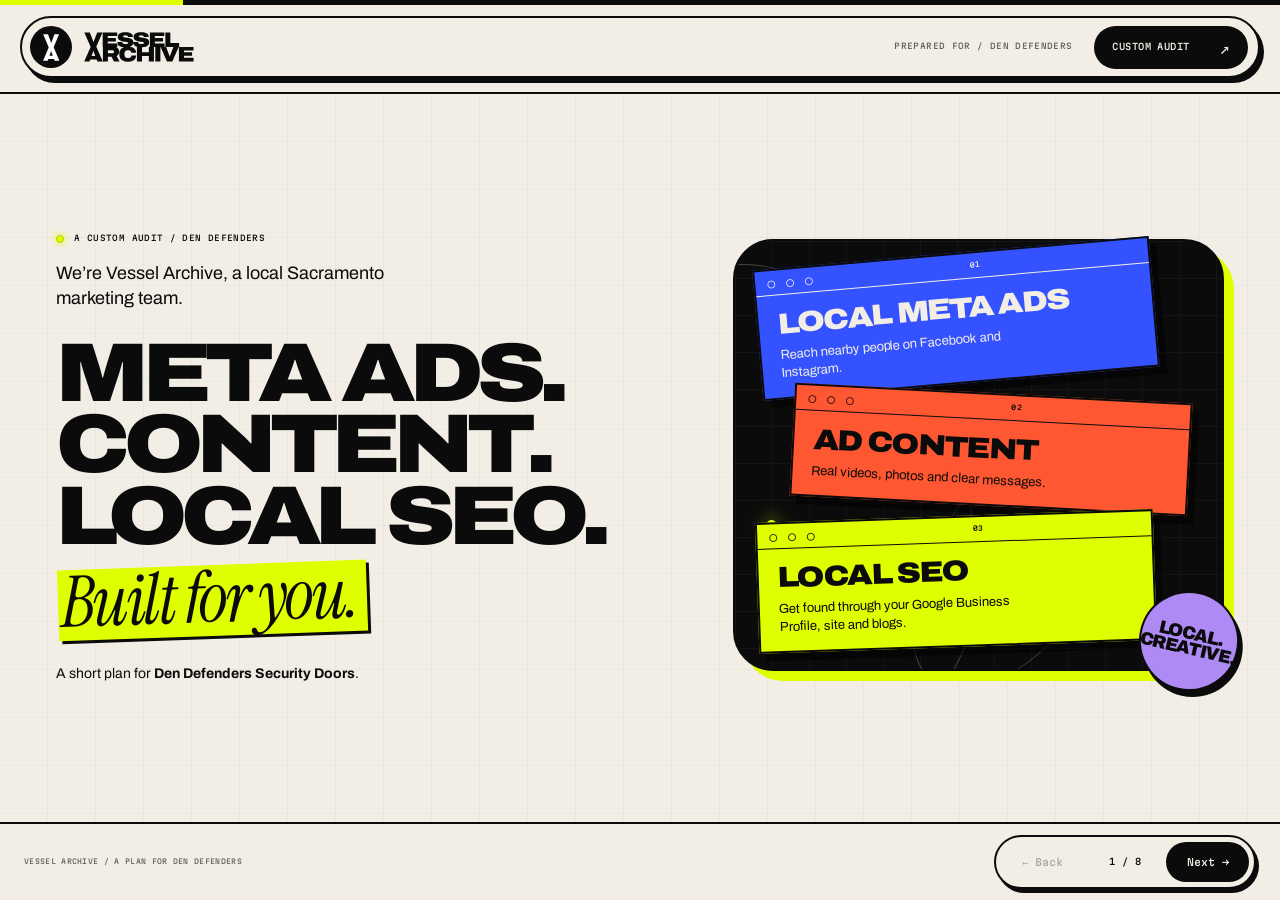
==== index.html @ d7fc0b23 "Publish reviewed Vessel prospect presentation" ====
<!doctype html><html lang="en"><head><meta charset="utf-8"><meta name="viewport" content="width=device-width,initial-scale=1,viewport-fit=cover"><meta name="robots" content="noindex,nofollow"><meta name="theme-color" content="#f2eee5"><meta name="description" content="A custom local marketing plan for Den Defenders Security Doors, by Vessel Archive."><title>Den Defenders Security Doors × Vessel Archive</title><link rel="icon" href="assets/VA_Symbol_Black.svg" type="image/svg+xml"><link rel="preload" href="assets/archivo.woff" as="font" type="font/woff" crossorigin><link rel="stylesheet" href="styles.css?v=ac97c3eeca7f"><script src="app.js?v=c405a71dfee5" defer></script></head><body data-prospect="den-defenders-pitch"><div class="reading-progress" aria-hidden="true"><span id="progress"></span></div><header class="masthead"><a class="brand" href="#1" aria-label="Vessel Archive, first page"><span class="brand-disc"><img src="assets/VA_Symbol_White.svg" alt="" width="19" height="30"></span><img class="wordmark" src="assets/VA_Primary_Black.svg" alt="Vessel Archive" width="124" height="36"></a><span class="project-label mono">Prepared for / Den Defenders</span><span class="nav-tag mono">Custom audit <span aria-hidden="true">↗</span></span></header><main class="deck" aria-label="8-page marketing plan"><section class="slide intro-slide graph" id="slide-1" data-page="1" tabindex="-1" aria-label="Page 1" aria-hidden="false"><div class="slide-inner"><div class="cover-grid"><div class="cover-copy"><p class="eyebrow"><span class="signal"></span>A custom audit / Den Defenders</p><p class="intro-note">We’re Vessel Archive, a local Sacramento marketing team.</p><h1 class="mega"><span>META ADS.</span><span>CONTENT.</span><span>LOCAL SEO.</span><em class="highlight">Built for you.</em></h1><p class="prepared">A short plan for <strong>Den Defenders Security Doors</strong>.</p></div><div class="service-stage"><div class="stage-grid" aria-hidden="true"><div class="orbit orbit-a"></div><div class="orbit orbit-b"></div><span class="orbit-point"></span></div><article class="service-window window cobalt"><div class="window-bar"><span class="window-dots" aria-hidden="true">○ ○ ○</span><span>01</span><span></span></div><div class="service-copy"><h3>Local Meta ads</h3><p>Reach nearby people on Facebook and Instagram.</p></div></article><article class="service-window window orange"><div class="window-bar"><span class="window-dots" aria-hidden="true">○ ○ ○</span><span>02</span><span></span></div><div class="service-copy"><h3>Ad content</h3><p>Real videos, photos and clear messages.</p></div></article><article class="service-window window acid"><div class="window-bar"><span class="window-dots" aria-hidden="true">○ ○ ○</span><span>03</span><span></span></div><div class="service-copy"><h3>Local SEO</h3><p>Get found through your Google Business Profile, site and blogs.</p></div></article><div class="archive-sticker" aria-hidden="true"><strong>LOCAL.<br>CREATIVE.</strong></div></div></div></div></section><section class="slide praise-slide graph" id="slide-2" data-page="2" tabindex="-1" aria-label="Page 2" hidden aria-hidden="true"><div class="slide-inner"><div class="section-heading"><p class="eyebrow"><span class="signal"></span>What you do well</p><h2 class="mega"><span>Real trust to </span><em class="highlight">build on.</em></h2></div><div class="praise-grid"><div class="praise-copy"><p class="praise-body">Your Sacramento page makes the service clear. Google shows strong local feedback, and your Instagram already uses plenty of video.</p><ul class="strength-points"><li>Custom doors and local installation</li><li>Clear call and consultation options</li><li>Google: 5.0 from 311 reviews, checked October 26</li></ul><p class="praise-transition">The next step is a more consistent path from discovery to trust.</p><a class="source mono" href="https://maps.app.goo.gl/Nsj94G2gRdCiTLQV6" target="_blank" rel="noopener">Sacramento Google profile <span aria-hidden="true">↗</span></a></div><div class="archive-stage"><div class="stage-grid" aria-hidden="true"><div class="orbit orbit-a"></div><div class="orbit orbit-b"></div><span class="orbit-point"></span></div><figure class="window portrait-window"><div class="window-bar"><span class="window-dots" aria-hidden="true">○ ○ ○</span><span>The real business</span><span>02</span></div><img class="portrait" src="proof/home.png" alt="Den Defenders Sacramento security door page" loading="eager"><figcaption class="portrait-caption"><strong>Den Defenders</strong></figcaption></figure><div class="archive-sticker" aria-hidden="true"><span class="mono">Build on</span><strong>WHAT<br>WORKS.</strong></div></div></div></div></section><section class="slide list-slide findings-slide graph" id="slide-3" data-page="3" tabindex="-1" aria-label="Page 3" hidden aria-hidden="true"><div class="slide-inner"><div class="section-heading"><p class="eyebrow"><span class="signal"></span>What we found</p><h2 class="mega"><span>FINDINGS. </span><em class="highlight">Worth fixing.</em></h2></div><div class="audit-rows"><article class="audit-row"><span class="row-number" aria-hidden="true">01</span><div class="row-content"><div class="row-heading"><h3>Close the public response gap.</h3></div><p class="row-main">BBB lists one unanswered complaint among the reasons for its D+ rating. <span class="row-impact">A shopper checking the brand may see an unresolved concern before calling.</span> <span class="row-scope">BBB’s wider business profile, not the Sacramento Google rating.</span> <a class="row-source mono" href="https://www.bbb.org/us/ca/sacramento/profile/security-door-screen/den-defenders-1156-90097426" target="_blank" rel="noopener">BBB profile <span aria-hidden="true">↗</span></a></p></div><div class="evidence"><a href="proof/bbb-response.png" target="_blank" rel="noopener"><img src="proof/bbb-response.png" alt="BBB D plus rating panel lists failure to respond to one complaint" loading="eager"><span>BBB response status · 26 Oct 2026</span></a></div></article><article class="audit-row"><span class="row-number" aria-hidden="true">02</span><div class="row-content"><div class="row-heading"><h3>Make the location clear everywhere.</h3></div><p class="row-main">The Sacramento site lists 8880 Cal Center Drive. BBB lists 9912 Business Park Drive. <span class="row-impact">Explain which location serves customers so shoppers do not have to guess.</span> <span class="row-scope">Different addresses do not prove either location is wrong.</span> <a class="row-source mono" href="https://www.bbb.org/us/ca/sacramento/profile/security-door-screen/den-defenders-1156-90097426" target="_blank" rel="noopener">Compare business details <span aria-hidden="true">↗</span></a></p></div><div class="evidence"><a href="proof/site-address.png" target="_blank" rel="noopener"><img src="proof/site-address.png" alt="Sacramento site address is 8880 Cal Center Drive" loading="eager"><span>Sacramento site · 26 Oct 2026</span></a><a href="proof/bbb-address.png" target="_blank" rel="noopener"><img src="proof/bbb-address.png" alt="BBB address is 9912 Business Park Drive" loading="eager"><span>BBB profile · 26 Oct 2026</span></a></div></article><article class="audit-row"><span class="row-number" aria-hidden="true">03</span><div class="row-content"><div class="row-heading"><h3>Keep NorCal visitors on a local path.</h3></div><p class="row-main">The NorCal Instagram bio offers a free consultation but links to the national homepage. <span class="row-impact">A local landing page could keep the Sacramento phone number and service area in view.</span> <span class="row-scope">This is a path improvement, not a broken-link claim.</span> <a class="row-source mono" href="https://www.instagram.com/dendefendersnorcal/" target="_blank" rel="noopener">Instagram bio <span aria-hidden="true">↗</span></a></p></div><div class="evidence"><a href="proof/instagram-bio.png" target="_blank" rel="noopener"><img src="proof/instagram-bio.png" alt="NorCal Instagram bio links to dendefenders.com" loading="eager"><span>NorCal Instagram · 26 Oct 2026</span></a><a href="proof/national-home.png" target="_blank" rel="noopener"><img src="proof/national-home.png" alt="National homepage with 800 number" loading="eager"><span>Bio destination · 26 Oct 2026</span></a></div></article></div></div></section><section class="slide list-slide fixes-slide dark" id="slide-4" data-page="4" tabindex="-1" aria-label="Page 4" hidden aria-hidden="true"><div class="slide-inner"><div class="section-heading"><p class="eyebrow"><span class="signal"></span>How we would help</p><h2 class="mega"><span>HERE’S THE FIX. </span><em class="highlight">The work we’d do.</em></h2></div><div class="audit-rows"><article class="audit-row"><span class="row-number fix-number" aria-label="Addresses findings 01">01</span><div class="row-content"><h3>Respond with a clear next step.</h3><p>Review the open BBB case, answer through the proper channel and set an owner for future public feedback. Do not expose customer details.</p></div></article><article class="audit-row"><span class="row-number fix-number" aria-label="Addresses findings 02">02</span><div class="row-content"><h3>Agree on one location guide.</h3><p>Confirm showroom, office and service-area details. Update public listings or clearly label each location’s role.</p></div></article><article class="audit-row"><span class="row-number fix-number" aria-label="Addresses findings 03">03</span><div class="row-content"><h3>Give local traffic a local landing.</h3><p>Send NorCal visitors to a simple local consultation page. Keep the phone number, service area and next step clear.</p></div></article></div></div></section><section class="slide videos-slide graph" id="slide-5" data-page="5" tabindex="-1" aria-label="Page 5" hidden aria-hidden="true"><div class="slide-inner"><div class="section-heading"><p class="eyebrow"><span class="signal"></span>Ideas for your next shoot</p><h2 class="mega"><span>REAL VIDEOS. </span><em class="highlight">Made for your business.</em></h2></div><div class="creative-cards"><article class="creative-card window cobalt"><div class="window-bar"><span class="window-dots" aria-hidden="true">○ ○ ○</span><span>Video idea</span><span>01</span></div><div class="creative-copy"><span class="creative-number" aria-hidden="true">01</span><div><h3>A door, start to finish</h3><p>Show measuring, building and installing one real Sacramento door, with the homeowner’s permission.</p></div></div></article><article class="creative-card window orange"><div class="window-bar"><span class="window-dots" aria-hidden="true">○ ○ ○</span><span>Video idea</span><span>02</span></div><div class="creative-copy"><span class="creative-number" aria-hidden="true">02</span><div><h3>See the difference</h3><p>Show airflow, sight lines and the lock in close-up. Explain features without fear-based claims.</p></div></div></article><article class="creative-card window acid"><div class="window-bar"><span class="window-dots" aria-hidden="true">○ ○ ○</span><span>Video idea</span><span>03</span></div><div class="creative-copy"><span class="creative-number" aria-hidden="true">03</span><div><h3>Meet your installer</h3><p>Let an installer explain what happens during a free consultation and how the home is protected.</p></div></div></article></div></div></section><section class="slide roadmap-slide roadmap-first dark" id="slide-6" data-page="6" tabindex="-1" aria-label="Page 6" hidden aria-hidden="true"><div class="slide-inner"><div class="section-heading"><p class="eyebrow"><span class="signal"></span>A proposed starting plan / 1 of 2</p><h2 class="mega"><span>THE FIRST </span><em class="highlight">90 days.</em></h2></div><div class="roadmap-cards roadmap-pair"><article class="roadmap-card window acid"><div class="roadmap-copy"><span class="roadmap-label mono">Days 1–30</span><div><h3>Build and launch</h3><p>We’d script, shoot and launch first ads within the first couple of weeks, alongside a focused website rebuild and clear brand direction. Start with local installations and a simple consultation path.</p></div></div></article><article class="roadmap-card window cobalt"><div class="roadmap-copy"><span class="roadmap-label mono">Days 31–60</span><div><h3>Learn and sharpen</h3><p>We’d track which videos, offers and audiences bring real calls and consultations, improve weak ads and send traffic to the new site.</p></div></div></article></div><p class="roadmap-note mono">Proposed timing depends on agreed scope, access and approvals.</p></div></section><section class="slide roadmap-slide roadmap-second dark" id="slide-7" data-page="7" tabindex="-1" aria-label="Page 7" hidden aria-hidden="true"><div class="slide-inner"><div class="section-heading"><p class="eyebrow"><span class="signal"></span>A proposed starting plan / 2 of 2</p><h2 class="mega"><span>KEEP IT </span><em class="highlight">moving.</em></h2></div><div class="roadmap-finish"><div class="roadmap-cards roadmap-single"><article class="roadmap-card window orange"><div class="roadmap-copy"><span class="roadmap-label mono">Days 61–90</span><div><h3>Double down</h3><p>We’d create new content around what worked, refresh ads and tighten the site so interested homeowners can take the next step.</p></div></div></article></div><div class="roadmap-loop"><span class="mono">Then, every month</span><p>Then repeat each month: shoot, launch, learn and improve.</p></div></div><p class="roadmap-note mono">Proposed timing depends on agreed scope, access and approvals.</p></div></section><section class="slide close-slide graph" id="slide-8" data-page="8" tabindex="-1" aria-label="Page 8" hidden aria-hidden="true"><div class="slide-inner"><div class="close-top"><div><p class="eyebrow"><span class="signal"></span>From one local team to another</p><h2 class="mega"><span>Here to help </span><em class="highlight">you grow.</em></h2></div><div class="closing-symbol" aria-hidden="true"><img src="assets/VA_Symbol_Black.svg" alt=""></div></div><div class="close-bottom"><p class="lead">Whether we work together or not, we hope this helps. We love seeing Sacramento-area businesses do well. If you’d like, we can talk through the next step.</p><div class="actions"><a class="button" href="mailto:teo@vessel-archive.com">Plan a quick call <span aria-hidden="true">↗</span></a><a class="work-link mono" href="https://vessel-archive.com/" target="_blank" rel="noopener">See our work <span aria-hidden="true">↗</span></a></div></div><div class="footer-wordmark"><img src="assets/VA_Primary_Black.svg" alt="Vessel Archive"></div></div></section></main><footer class="deck-footer"><span class="footer-label mono">Vessel Archive / A plan for Den Defenders</span><nav class="controls" aria-label="Page navigation"><button id="back" type="button" disabled aria-label="Previous page">← <span>Back</span></button><div class="count mono"><strong id="page-number">1 / 8</strong></div><button id="next" type="button" aria-label="Next page"><span>Next</span> →</button></nav></footer><div id="page-status" class="visually-hidden" aria-live="polite" aria-atomic="true"></div></body></html>
---- styles.css ----
/* V4: the original Modern Aesthetics / Vessel composition, in seven pages. */
@font-face{font-family:Archivo;src:url('assets/archivo.woff') format('woff');font-weight:100 900;font-stretch:62% 125%;font-display:swap}
@font-face{font-family:Instrument;src:url('assets/instrument-serif-italic.woff') format('woff');font-weight:400;font-style:italic;font-display:swap}
@font-face{font-family:Martian;src:url('assets/martian-mono.woff') format('woff');font-weight:500;font-display:swap}
:root{--paper:#f2eee5;--ink:#0b0b0b;--lime:#dfff00;--orange:#ff5731;--blue:#3452ff;--purple:#ae8af5;--muted:#656158;--line:#0b0b0b35;--mono:Martian,monospace;--serif:Instrument,Georgia,serif;--pad:clamp(24px,4.4vw,84px)}
*{box-sizing:border-box}html,body{margin:0;width:100%;height:100%;overflow:hidden}body{height:100svh;height:100dvh;background:var(--paper);color:var(--ink);font-family:Archivo,Arial,sans-serif;font-variation-settings:"wdth" 100;font-size:18px;line-height:1.5;-webkit-font-smoothing:antialiased;text-size-adjust:100%;display:flex;flex-direction:column}button,a{touch-action:manipulation;-webkit-tap-highlight-color:transparent}a{color:inherit;text-decoration:none}button{font:inherit;color:inherit;cursor:pointer}button:focus-visible,a:focus-visible{outline:3px solid var(--blue);outline-offset:5px}.dark :focus-visible{outline-color:var(--lime)}img{display:block;max-width:100%}p,h1,h2,h3,h4,figure{margin:0}h1,h2,h3{font-weight:900;font-variation-settings:"wdth" 117,"wght" 900;letter-spacing:-.055em;line-height:.95}em{font-family:var(--serif);font-variation-settings:normal;font-weight:400;font-style:italic;text-transform:none;letter-spacing:-.035em}[hidden]{display:none!important}::selection{background:var(--lime);color:var(--ink)}.mono,.eyebrow{font:500 9px/1.65 var(--mono);letter-spacing:.045em;text-transform:uppercase}.eyebrow{display:flex;align-items:center;gap:10px;margin-bottom:23px}.signal{width:8px;height:8px;flex:0 0 auto;background:var(--lime);border:1px solid #b3c900;box-shadow:0 0 0 4px #dfff0030;border-radius:50%}.masthead{flex:0 0 62px;margin:16px 20px 0;border:2px solid var(--ink);border-radius:40px;background:var(--paper);box-shadow:4px 5px 0 var(--ink);z-index:20;display:flex;align-items:center;justify-content:space-between;gap:22px;padding:7px 10px 7px 8px}.brand{display:flex;gap:11px;align-items:center;flex-shrink:0}.brand-disc{width:42px;height:42px;display:grid;place-items:center;background:var(--ink);border-radius:50%}.brand-disc img{height:29px;width:auto}.wordmark{width:112px;height:auto}.project-label{font-size:8px;color:var(--muted);margin-left:auto;text-align:right}.nav-tag{display:flex;align-items:center;gap:30px;background:var(--ink);color:var(--paper);border-radius:28px;padding:13px 18px;font-size:9px}.nav-tag>span{font-size:17px;line-height:1}.reading-progress{position:fixed;top:0;left:0;right:0;height:5px;z-index:40;background:var(--ink)}.reading-progress>span{height:100%;display:block;width:14.2857%;background:var(--lime);transition:width .2s}.deck{flex:1;min-height:0;margin-top:14px;position:relative}.slide{height:100%;overflow:auto;overscroll-behavior:contain;scrollbar-width:thin;outline:none;position:relative;isolation:isolate;padding:clamp(25px,3.5vh,44px) var(--pad);border-top:2px solid var(--ink);border-bottom:2px solid var(--ink)}.slide-inner{max-width:1490px;min-height:100%;margin:auto;display:flex;flex-direction:column;justify-content:center}.graph{background-color:var(--paper);background-image:linear-gradient(#0b0b0b08 1px,transparent 1px),linear-gradient(90deg,#0b0b0b08 1px,transparent 1px);background-size:48px 48px;background-position:-1px -1px}.dark{background:var(--ink);color:var(--paper)}.mega{font-size:clamp(55px,6.7vw,108px);line-height:.84;letter-spacing:-.075em;text-transform:uppercase;font-variation-settings:"wdth" 117,"wght" 900;font-weight:900}.mega>span{display:block}.mega>em{display:block;font-size:.91em;line-height:.92;margin:.12em 0 .08em .025em;position:relative;width:fit-content;max-width:100%}.mega .highlight{background:var(--lime);color:var(--ink);padding:.015em .12em .07em .04em;transform:rotate(-2deg);box-shadow:3px 3px 0 var(--ink);z-index:1}.lead{font-size:clamp(17px,1.35vw,21px);line-height:1.5;letter-spacing:-.018em;max-width:41ch}.cover-grid{display:grid;grid-template-columns:minmax(0,1.1fr) minmax(0,.9fr);gap:6vw;align-items:center}.cover-copy .mega{font-size:clamp(54px,6.5vw,104px);line-height:.86}.cover-copy .mega>span{white-space:nowrap}.cover-copy .mega>em{font-size:.85em;margin-top:.18em;white-space:nowrap}.intro-note{font-size:18px;line-height:1.4;max-width:34ch;margin-bottom:26px}.prepared{font-size:14px;line-height:1.5;max-width:42ch;margin-top:27px}.cover-copy .eyebrow{font-size:8px;margin-bottom:16px}.window{border:2px solid var(--ink);background:var(--paper);position:relative;box-shadow:8px 9px 0 var(--ink)}.window-bar{height:34px;border-bottom:1px solid var(--ink);padding:0 12px;display:flex;align-items:center;justify-content:space-between;gap:12px;font:500 7px/1.4 var(--mono);letter-spacing:.02em;text-transform:uppercase}.window-dots{white-space:nowrap;font-size:13px;letter-spacing:1px}.service-stage{height:455px;position:relative;padding:22px 24px 16px}.stage-grid{position:absolute;inset:8px 0 15px;background-color:var(--ink);background-image:linear-gradient(#ffffff09 1px,transparent 1px),linear-gradient(90deg,#ffffff09 1px,transparent 1px);background-size:37px 37px;border:2px solid var(--ink);border-radius:40px;box-shadow:10px 10px 0 var(--lime);overflow:hidden}.orbit{position:absolute;border:1px solid #f2eee540;border-radius:50%;width:490px;height:490px;left:-180px;top:10px;transform:rotate(-25deg) scaleX(.65)}.orbit-b{left:130px;top:150px;width:320px;height:320px;transform:rotate(35deg) scaleX(.5)}.orbit-point{position:absolute;width:9px;height:9px;border-radius:50%;background:var(--lime);left:32px;bottom:140px;box-shadow:0 0 18px var(--lime)}.service-window{width:90%;max-width:430px;box-shadow:7px 8px 0 #0008}.service-window:nth-of-type(1){transform:rotate(-5deg);z-index:2}.service-window:nth-of-type(2){margin:10px 0 0 8%;transform:rotate(3deg);z-index:3}.service-window:nth-of-type(3){margin:10px 0 0 0;transform:rotate(-2deg);z-index:4}.service-window .window-bar{height:25px;border-color:currentColor}.service-copy{padding:15px 19px}.service-copy h3{font-size:29px;line-height:.95;text-transform:uppercase}.service-copy p{font-size:13px;line-height:1.4;margin-top:8px;max-width:39ch}.cobalt{background:var(--blue);color:var(--paper)}.orange{background:var(--orange);color:var(--ink)}.acid{background:var(--lime);color:var(--ink)}.archive-sticker{position:absolute;right:-10px;top:6px;z-index:5;border:2px solid var(--ink);background:var(--purple);width:116px;height:116px;border-radius:50%;box-shadow:5px 5px 0 var(--ink);display:flex;align-items:center;justify-content:center;flex-direction:column;transform:rotate(13deg);gap:6px}.archive-sticker .mono{font-size:6px}.archive-sticker strong{font-size:22px;font-weight:900;line-height:.86;text-align:center;letter-spacing:-.06em}.service-stage .archive-sticker{right:-15px;top:auto;bottom:-5px;width:100px;height:100px}.service-stage .archive-sticker strong{font-size:18px}.service-stage .archive-sticker .mono{font-size:5px}.strength-layout{display:grid;grid-template-columns:minmax(0,1.08fr) minmax(0,.92fr);gap:6vw;align-items:center}.strength-copy .mega{font-size:clamp(47px,5.9vw,90px)}.strength-copy>.lead{margin-top:27px}.why{border-left:3px solid var(--orange);padding-left:15px;margin-top:22px;max-width:45ch}.why .label{font-size:8px}.why p{font-size:16px;line-height:1.45;margin-top:7px}.source{display:inline-flex;gap:18px;align-items:center;font-size:8px;border-bottom:1px solid currentColor;padding-bottom:3px;margin-top:20px;line-height:1.5}.source span{font-size:14px;line-height:1}.archive-stage{position:relative;height:470px;padding:22px 25px 34px}.portrait-window{width:91%;height:100%;transform:rotate(-5deg);border-color:var(--paper);box-shadow:12px 17px 0 #0005;z-index:2;display:flex;flex-direction:column}.portrait-window .window-bar{background:var(--blue);color:var(--paper);border-color:var(--paper);font-size:6px;flex:0 0 32px}.portrait{width:100%;height:0;flex:1;min-height:0;object-fit:cover;object-position:center 25%}.portrait-caption{background:var(--orange);padding:17px 15px;border-top:1px solid var(--paper)}.portrait-caption>strong{font-size:26px;line-height:.95;letter-spacing:-.065em;font-variation-settings:"wdth" 117,"wght" 900;font-weight:900;display:block}.portrait-caption .mono{display:block;font-size:6px;margin-top:8px}.logo-image .portrait{object-fit:contain;background:#fff;padding:20px}.archive-stage .archive-sticker{right:-9px;top:35px}.strength-layout.no-image{grid-template-columns:1fr;max-width:1000px}.finding-grid{display:grid;grid-template-columns:minmax(0,1.03fr) minmax(0,.97fr);gap:6vw;align-items:center}.finding-heading .mega{font-size:clamp(45px,5.7vw,88px);line-height:.88}.finding-heading .eyebrow{color:var(--lime)}.impact{margin-top:32px;padding-left:16px;border-left:3px solid var(--orange);max-width:40ch}.impact .label{color:var(--lime);font-size:8px}.impact p{font-size:clamp(17px,1.5vw,22px);line-height:1.45;margin-top:8px}.proof-window{color:var(--ink);border-color:var(--paper);box-shadow:8px 9px 0 #f2eee525;transform:rotate(2deg)}.issue-2 .proof-window{transform:rotate(-2deg)}.proof-window>.window-bar{background:var(--paper)}.proof-face{border-bottom:2px solid var(--ink);padding:28px;display:flex;gap:25px;align-items:center;min-height:190px}.finding-number{font-size:clamp(72px,7vw,108px);font-weight:900;font-variation-settings:"wdth" 117,"wght" 900;letter-spacing:-.08em;line-height:.85}.proof-face .label{font-size:8px;display:block;margin-bottom:10px}.proof-face p{font-size:22px;line-height:1.35;letter-spacing:-.02em}.fix{padding:27px 28px 17px}.fix .label{display:inline-block;background:var(--lime);padding:3px 6px;font-size:8px}.fix p{font-size:21px;line-height:1.4;margin-top:11px}.proof-footer{padding:0 28px 23px}.proof-footer .source{margin-top:8px}.plan-slide .mega{font-size:clamp(52px,6.3vw,96px);max-width:1100px}.plan-slide .eyebrow{color:var(--lime)}.steps{display:grid;grid-template-columns:repeat(3,minmax(0,1fr));gap:28px;margin:42px 7px 10px;align-items:stretch}.step{border-color:var(--paper);box-shadow:7px 8px 0 #f2eee525;min-width:0}.step:nth-child(1){transform:rotate(-2deg)}.step:nth-child(2){transform:translateY(12px) rotate(1deg)}.step:nth-child(3){transform:rotate(2deg)}.step .window-bar{border-color:currentColor}.step-copy{padding:22px}.step .number{font-size:61px;line-height:.9;font-variation-settings:"wdth" 117,"wght" 900;font-weight:900;letter-spacing:-.07em;display:block;margin-bottom:24px}.step h3{font-size:30px;line-height:.98;text-transform:uppercase}.step p{font-size:18px;line-height:1.4;margin-top:15px}.close-top{display:grid;grid-template-columns:1fr 220px;gap:7vw;align-items:center}.close-top .mega{font-size:clamp(58px,7.3vw,115px);max-width:1000px}.closing-symbol{width:210px;height:210px;background:var(--purple);border:2px solid var(--ink);border-radius:50%;display:grid;place-items:center;box-shadow:8px 8px 0 var(--ink);transform:rotate(12deg)}.closing-symbol img{width:80px;height:132px}.close-bottom{display:flex;justify-content:space-between;gap:35px;align-items:center;margin-top:32px}.close-bottom .lead{max-width:45ch}.actions{display:flex;flex-direction:column;align-items:flex-start;gap:20px;flex:0 0 auto}.button{background:var(--lime);color:var(--ink);border:2px solid var(--ink);box-shadow:5px 5px 0 var(--ink);padding:17px 21px;display:inline-flex;align-items:center;justify-content:space-between;gap:40px;font:500 10px/1.4 var(--mono);text-transform:uppercase;transition:transform .2s,box-shadow .2s}.button span{font-size:20px}.button:hover{transform:translate(3px,3px);box-shadow:2px 2px 0 var(--ink)}.work-link{border-bottom:1px solid var(--ink);padding-bottom:3px;font-size:9px}.footer-wordmark{border-top:2px solid var(--ink);margin-top:32px;padding-top:24px}.footer-wordmark img{height:clamp(70px,10vh,115px);width:100%;object-fit:contain}.deck-footer{flex:0 0 74px;padding:11px 24px;display:flex;align-items:center;justify-content:space-between;gap:25px}.footer-label{font-size:7px;color:var(--muted)}.controls{border:2px solid var(--ink);border-radius:40px;background:var(--paper);box-shadow:3px 4px 0 var(--ink);padding:5px;display:flex;align-items:center;gap:17px}.controls button{border:0;border-radius:24px;background:transparent;font:500 10px/1 var(--mono);padding:13px 15px;min-height:40px;min-width:83px}.controls button:disabled{opacity:.3;cursor:default}.controls #next{background:var(--ink);color:var(--paper)}.count{font-size:9px;min-width:48px;text-align:center}.count strong{font-weight:500}.visually-hidden{position:absolute;width:1px;height:1px;overflow:hidden;clip:rect(0,0,0,0);white-space:nowrap}.slide p,.slide h1,.slide h2,.slide h3{overflow-wrap:break-word}
@media(min-width:761px) and (max-height:760px){.slide{padding-top:24px;padding-bottom:24px}.cover-copy .mega{font-size:clamp(54px,5.7vw,84px)}.intro-note{margin-bottom:19px;font-size:16px}.prepared{margin-top:20px}.service-stage{height:410px}.service-copy{padding:12px 16px}.service-copy h3{font-size:25px}.service-copy p{font-size:12px}.strength-copy .mega{font-size:clamp(45px,5.2vw,75px)}.archive-stage{height:405px}.strength-copy>.lead{margin-top:22px;font-size:17px}.why{margin-top:17px}.why p{font-size:14px}.finding-heading .mega{font-size:clamp(45px,5.2vw,75px)}.proof-face{padding:23px;min-height:155px}.proof-face p{font-size:19px}.fix{padding:21px 23px 13px}.fix p{font-size:19px}.proof-footer{padding:0 23px 19px}.plan-slide .mega{font-size:clamp(48px,5.4vw,78px)}.steps{margin-top:32px;gap:24px}.step-copy{padding:18px}.step .number{font-size:47px;margin-bottom:18px}.step h3{font-size:26px}.step p{font-size:16px}.close-top .mega{font-size:clamp(54px,6.2vw,94px)}.closing-symbol{width:170px;height:170px}.closing-symbol img{height:110px;width:67px}.close-bottom{margin-top:26px}.footer-wordmark{margin-top:24px;padding-top:17px}.footer-wordmark img{height:70px}}
@media(max-width:1000px) and (min-width:761px){.cover-grid,.strength-layout,.finding-grid{gap:4vw}.service-stage{padding:28px 13px 20px}.service-copy h3{font-size:24px}.service-copy p{font-size:12px}.archive-sticker{width:95px;height:95px}.archive-sticker strong{font-size:18px}.archive-sticker .mono{font-size:5px}.proof-face{display:block}.finding-number{display:none}.proof-face p{font-size:19px}.fix p{font-size:18px}.step h3{font-size:25px}.step p{font-size:16px}.close-top{grid-template-columns:1fr 170px}.closing-symbol{width:160px;height:160px}.closing-symbol img{height:100px;width:61px}}
@media(max-width:760px){:root{--pad:23px}body{font-size:16px}.masthead{flex-basis:51px;min-height:51px;margin:10px 12px 0;padding:5px 8px 5px 5px;gap:10px;box-shadow:3px 4px 0 var(--ink)}.brand{gap:7px}.brand-disc{width:34px;height:34px}.brand-disc img{height:24px}.wordmark{width:84px}.project-label{font-size:6px;max-width:48%;line-height:1.5;padding-right:6px}.nav-tag{display:none}.deck{margin-top:11px}.slide{padding:25px var(--pad) 28px}.slide-inner{justify-content:center}.eyebrow{font-size:7px;line-height:1.6;gap:8px;margin-bottom:18px}.signal{width:6px;height:6px;box-shadow:0 0 0 3px #dfff0030}.cover-grid,.strength-layout,.finding-grid{display:flex;flex-direction:column;align-items:stretch;gap:26px}.cover-copy .eyebrow{font-size:6px;margin-bottom:13px}.intro-note{font-size:15px;max-width:33ch;line-height:1.4;margin-bottom:20px}.cover-copy .mega{font-size:clamp(44px,12.15vw,79px);line-height:.86}.cover-copy .mega>em{font-size:.85em;margin-top:.15em}.prepared{font-size:12px;margin-top:20px;max-width:39ch}.service-stage{height:auto;padding:0 3px;margin:0 2px 5px;display:grid;grid-template-columns:repeat(3,minmax(0,1fr));gap:8px}.service-stage .stage-grid,.service-stage .archive-sticker{display:none}.service-window{width:100%;margin:0!important;box-shadow:3px 4px 0 var(--ink)}.service-window:nth-of-type(1){transform:rotate(-3deg)}.service-window:nth-of-type(2){transform:translateY(6px) rotate(1deg)}.service-window:nth-of-type(3){transform:rotate(3deg)}.service-window .window-bar{height:21px;padding:0 5px;font-size:4px;gap:0}.service-window .window-dots{font-size:9px;letter-spacing:0}.service-window .window-bar>span:last-child{display:none}.service-copy{padding:12px 8px 13px}.service-copy h3{font-size:16px;line-height:.98;letter-spacing:-.055em}.service-copy p{font-size:10px;line-height:1.4;margin-top:9px}.strength-layout{gap:20px}.strength-copy .mega{font-size:clamp(36px,10.6vw,63px);line-height:.88}.strength-copy>.lead{font-size:16px;line-height:1.45;margin-top:20px;max-width:none}.why{margin-top:16px;padding-left:12px}.why .label{font-size:6px}.why p{font-size:13px;line-height:1.4;margin-top:5px}.source{font-size:6px;margin-top:14px;gap:13px}.source span{font-size:12px}.archive-stage{height:218px;padding:13px 25px 15px;margin:0 3px}.archive-stage .stage-grid{inset:5px 6px 7px;border-radius:25px;box-shadow:6px 6px 0 var(--lime)}.portrait-window{width:88%;transform:rotate(-4deg);box-shadow:6px 7px 0 #0005}.portrait-window .window-bar{height:24px;flex-basis:24px;font-size:5px;padding:0 8px}.portrait-window .window-dots{font-size:10px}.portrait-caption{padding:9px 10px}.portrait-caption>strong{font-size:17px;line-height:.95}.portrait-caption .mono{font-size:4.5px;margin-top:5px}.portrait{object-position:center 25%}.archive-stage .archive-sticker{right:-2px;top:19px;width:78px;height:78px;box-shadow:3px 3px 0 var(--ink);gap:4px}.archive-stage .archive-sticker strong{font-size:16px}.archive-stage .archive-sticker .mono{font-size:4px}.logo-image .portrait{padding:10px}.finding-grid{gap:26px}.finding-heading .mega{font-size:clamp(35px,10.5vw,63px);line-height:.89}.finding-heading .eyebrow{margin-bottom:18px}.impact{margin-top:22px;padding-left:12px;max-width:none}.impact .label{font-size:6px}.impact p{font-size:15px;line-height:1.4;margin-top:5px}.proof-window{margin:0 4px;box-shadow:5px 6px 0 #f2eee525;transform:rotate(1.3deg)}.issue-2 .proof-window{transform:rotate(-1.3deg)}.proof-window .window-bar{height:26px;font-size:5.5px;padding:0 9px;gap:8px}.proof-window .window-dots{font-size:10px}.proof-face{padding:18px 16px;min-height:0;gap:16px}.finding-number{font-size:61px;flex:0 0 61px}.proof-face .label{font-size:6px;margin-bottom:8px}.proof-face p{font-size:16px;line-height:1.35}.fix{padding:17px 16px 10px}.fix .label{font-size:6px;padding:2px 5px}.fix p{font-size:16px;line-height:1.4;margin-top:8px}.proof-footer{padding:0 16px 16px}.proof-footer .source{margin-top:6px}.plan-slide .mega{font-size:clamp(39px,11.2vw,67px);line-height:.88}.steps{grid-template-columns:1fr;gap:20px;margin:29px 4px 7px}.step:nth-child(1){transform:rotate(-1.5deg)}.step:nth-child(2){transform:rotate(1deg)}.step:nth-child(3){transform:rotate(-1deg)}.step{box-shadow:4px 5px 0 #f2eee525}.step .window-bar{height:24px;padding:0 10px;font-size:5px}.step .window-dots{font-size:10px}.step-copy{padding:15px 14px;display:grid;grid-template-columns:47px 1fr;gap:17px;align-items:start}.step .number{font-size:43px;margin:0}.step h3{font-size:23px;line-height:.98}.step p{font-size:14px;line-height:1.4;margin-top:8px}.close-top{display:block}.close-top .mega{font-size:clamp(44px,12.2vw,76px);line-height:.87}.closing-symbol{display:none}.close-bottom{display:block;margin-top:26px}.close-bottom .lead{font-size:18px;line-height:1.45;max-width:34ch}.actions{gap:22px;margin-top:28px}.button{font-size:8px;padding:15px 18px;gap:30px}.button span{font-size:18px}.work-link{font-size:8px}.footer-wordmark{margin-top:32px;padding-top:23px}.footer-wordmark img{height:78px}.deck-footer{flex-basis:68px;min-height:68px;padding:8px 13px 11px;justify-content:center}.footer-label{display:none}.controls{width:100%;max-width:390px;justify-content:space-between;padding:4px;gap:12px;box-shadow:2px 3px 0 var(--ink)}.controls button{font-size:9px;min-height:37px;min-width:85px;padding:11px 15px}.count{font-size:8px}.mega>em{line-height:.94}}
@media(max-width:370px){:root{--pad:19px}.slide{padding-top:21px;padding-bottom:24px}.cover-grid{gap:23px}.cover-copy .mega{font-size:12vw}.intro-note{font-size:14px;margin-bottom:17px}.service-copy{padding:10px 6px 11px}.service-copy h3{font-size:14px}.service-copy p{font-size:9px}.strength-copy .mega{font-size:10.4vw}.strength-copy>.lead{font-size:15px}.archive-stage{height:195px}.finding-heading .mega{font-size:10.5vw}.finding-grid{gap:22px}.finding-number{font-size:49px;flex-basis:49px}.proof-face{gap:13px;padding:15px 13px}.proof-face p,.fix p{font-size:15px}.fix{padding:15px 13px 10px}.proof-footer{padding:0 13px 14px}.step-copy{grid-template-columns:38px 1fr;gap:14px;padding:13px}.step .number{font-size:36px}.step h3{font-size:21px}.step p{font-size:13px}.steps{gap:18px}.footer-wordmark img{height:66px}}
@media(prefers-reduced-motion:no-preference){.slide-inner{animation:enter .23s ease-out}@keyframes enter{from{opacity:.45;transform:translateY(7px)}to{opacity:1;transform:translateY(0)}}}@media(prefers-reduced-motion:reduce){*,*::before,*::after{animation:none!important;transition:none!important}}
/* Phone intro: keep the big hero and give every service a readable row. */
@media(max-width:760px){.cover-grid{gap:22px}.service-stage{display:flex;flex-direction:column;gap:9px;margin:0 3px 3px;padding:0}.service-window{width:100%;max-width:none;box-shadow:3px 4px 0 var(--ink)}.service-window:nth-of-type(1){transform:rotate(-1deg)}.service-window:nth-of-type(2){transform:rotate(.7deg)}.service-window:nth-of-type(3){transform:rotate(-.6deg)}.service-window .window-bar{display:none}.service-copy{display:grid;grid-template-columns:92px minmax(0,1fr);gap:12px;align-items:center;padding:10px 12px}.service-copy h3{font-size:16px;line-height:1;overflow-wrap:normal}.service-copy p{font-size:14px;line-height:1.35;margin:0;max-width:none}}
@media(max-width:370px){.cover-grid{gap:19px}.service-stage{gap:8px}.service-copy{grid-template-columns:86px minmax(0,1fr);gap:10px;padding:9px 10px}.service-copy h3{font-size:15px}.service-copy p{font-size:14px}}
/* Compact the phone finding frame, never its headline or body type. */
@media(max-width:760px){.issue-slide{padding-top:21px;padding-bottom:20px}.finding-grid{gap:16px}.finding-heading .eyebrow{margin-bottom:14px}.impact{margin-top:14px}.proof-window .window-bar{height:22px}.proof-face{padding-top:14px;padding-bottom:14px}.fix{padding-top:14px;padding-bottom:8px}.proof-footer{padding-bottom:12px}.proof-footer .source{margin-top:4px}}
/* V5 richer story: Megan's sparse, ruled audit rows inside Vessel's visual system. */
.section-heading{margin-bottom:29px}.section-heading .mega{font-size:clamp(50px,5.7vw,88px);line-height:.86}.section-heading .eyebrow{margin-bottom:20px}.section-heading .mega>em{font-size:.87em;line-height:.95;margin-top:.11em}.praise-slide .section-heading{margin-bottom:26px}.praise-slide .section-heading .mega{font-size:clamp(47px,5.2vw,80px)}.praise-grid{display:grid;grid-template-columns:minmax(0,1.05fr) minmax(0,.95fr);gap:7vw;align-items:center}.praise-body{font-size:20px;line-height:1.4;max-width:44ch}.strength-points{padding:0;list-style:none;margin:20px 0;display:grid;gap:10px}.strength-points li{padding-left:23px;position:relative;font-size:17px;line-height:1.4}.strength-points li:before{content:'+';font-weight:900;position:absolute;left:0;color:var(--ink)}.praise-transition{font-size:17px;line-height:1.4;font-weight:650;border-left:3px solid var(--orange);padding-left:14px;margin-top:19px;max-width:45ch}.praise-copy>.source{margin-top:16px}.praise-grid .archive-stage{height:315px;padding:12px 25px 24px}.praise-grid .portrait-caption{padding:12px}.praise-grid .portrait-caption>strong{font-size:23px}.praise-grid .archive-sticker{width:95px;height:95px;top:10px}.praise-grid .archive-sticker strong{font-size:20px}.praise-grid .archive-sticker .mono{font-size:5px}.strength-review{display:flex;align-items:center;gap:19px;margin-top:20px;padding:13px 0;border-top:2px solid var(--ink);border-bottom:1px solid var(--line)}.strength-review>strong{font-size:49px;line-height:.95;font-variation-settings:'wdth'117,'wght'900;letter-spacing:-.065em;white-space:nowrap}.strength-review>div>span{display:block;font-size:13px;line-height:1.4}.strength-review small{display:block;font-size:6px;margin-top:4px}.review-source{font-size:6px;text-decoration:underline;text-underline-offset:3px;display:inline-block;margin-top:4px}.type-archive{height:300px;position:relative;padding:15px 30px}.type-poster{transform:rotate(-5deg);height:100%;padding:20px;position:relative}.type-poster>span{font-size:8px}.type-poster>strong{font-size:58px;line-height:.85;letter-spacing:-.065em;font-variation-settings:'wdth'117,'wght'900;font-weight:900;display:block;margin-top:20px}.type-poster>img{position:absolute;right:22px;bottom:20px;width:37px;height:62px}.audit-rows{border-top:2px solid currentColor}.audit-row{display:grid;grid-template-columns:65px minmax(0,1fr);gap:28px;padding:24px 0;border-bottom:2px solid currentColor;align-items:start}.row-number{font-size:42px;line-height:1;font-weight:900;font-variation-settings:'wdth'117,'wght'900;letter-spacing:-.065em;color:var(--lime);-webkit-text-stroke:1.5px var(--ink);text-shadow:2px 2px 0 var(--ink)}.row-heading{display:flex;gap:25px;align-items:flex-start;justify-content:space-between}.row-content h3{font-size:26px;line-height:1.08;letter-spacing:-.04em;font-variation-settings:'wdth'105,'wght'850}.row-content p{font-size:18px;line-height:1.45;margin-top:10px;max-width:94ch}.row-impact{color:var(--muted)}.row-source{display:inline-flex;gap:9px;align-items:center;font-size:7px;border-bottom:1px solid currentColor;padding-bottom:2px;flex:0 0 auto;margin-top:5px;max-width:25ch;text-align:right}.row-source>span{font-size:13px}.dark .section-heading .eyebrow{color:var(--lime)}.fixes-slide .audit-row{border-color:#f2eee540;grid-template-columns:105px minmax(0,1fr);padding:24px 0}.fixes-slide .audit-rows{border-color:#f2eee580}.fix-number{font-size:31px;color:var(--lime);-webkit-text-stroke:0;text-shadow:none;line-height:1.1}.fixes-slide .row-content p{color:#c2beb5}.creative-cards{display:grid;grid-template-columns:repeat(3,minmax(0,1fr));gap:28px;margin:4px 6px 12px;align-items:stretch}.creative-card:nth-child(1){transform:rotate(-2deg)}.creative-card:nth-child(2){transform:translateY(9px) rotate(1deg)}.creative-card:nth-child(3){transform:rotate(2deg)}.creative-card .window-bar{border-color:currentColor;font-size:6px}.creative-copy{padding:24px}.creative-number{font-size:55px;line-height:.9;font-weight:900;letter-spacing:-.07em;font-variation-settings:'wdth'117,'wght'900;display:block;margin-bottom:24px}.creative-copy h3{font-size:28px;line-height:.98;text-transform:uppercase}.creative-copy p{font-size:17px;line-height:1.45;margin-top:15px}.roadmap-cards{display:grid;grid-template-columns:repeat(3,minmax(0,1fr));gap:27px;margin:5px 6px 0;align-items:stretch}.roadmap-card{border-color:var(--paper);box-shadow:6px 7px 0 #f2eee525}.roadmap-card:nth-child(1){transform:rotate(-2deg)}.roadmap-card:nth-child(2){transform:rotate(1deg)}.roadmap-card:nth-child(3){transform:rotate(-1deg)}.roadmap-copy{padding:25px}.roadmap-label{font-size:8px;display:block;border-bottom:1px solid currentColor;padding-bottom:15px;margin-bottom:24px}.roadmap-copy h3{font-size:29px;line-height:1;text-transform:uppercase}.roadmap-copy p{font-size:17px;line-height:1.45;margin-top:17px}.roadmap-note{font-size:7px;color:#c2beb5;margin-top:25px}.close-slide .close-bottom .lead{font-size:20px;line-height:1.45;max-width:49ch}
@media(min-width:761px) and (max-height:760px){.section-heading{margin-bottom:24px}.section-heading .mega{font-size:clamp(48px,5.2vw,76px)}.section-heading .eyebrow{margin-bottom:16px}.praise-slide .section-heading{margin-bottom:21px}.praise-slide .section-heading .mega{font-size:clamp(45px,4.7vw,69px)}.praise-body{font-size:18px}.strength-points{margin:15px 0;gap:8px}.strength-points li{font-size:16px}.praise-transition{font-size:15px;margin-top:15px}.praise-grid .archive-stage{height:290px}.strength-review{margin-top:14px;padding:10px 0}.strength-review>strong{font-size:40px}.strength-review>div>span{font-size:12px}.audit-row{padding:18px 0}.row-content h3{font-size:24px}.row-content p{font-size:17px;margin-top:8px}.fixes-slide .audit-row{padding:19px 0}.creative-copy{padding:19px}.creative-number{font-size:44px;margin-bottom:18px}.creative-copy h3{font-size:24px}.creative-copy p{font-size:16px;margin-top:12px}.roadmap-copy{padding:20px}.roadmap-label{margin-bottom:17px;padding-bottom:12px}.roadmap-copy h3{font-size:25px}.roadmap-copy p{font-size:16px;margin-top:13px}.close-slide .close-bottom .lead{font-size:18px}}
@media(max-width:1000px) and (min-width:761px){.creative-cards,.roadmap-cards{gap:20px}.creative-copy,.roadmap-copy{padding:17px}.creative-copy h3,.roadmap-copy h3{font-size:24px}.creative-copy p,.roadmap-copy p{font-size:15px}.praise-grid{gap:4vw}.row-heading{gap:18px}}
@media(max-width:760px){.section-heading{margin-bottom:23px}.section-heading .eyebrow{font-size:6px;margin-bottom:15px}.section-heading .mega{font-size:clamp(36px,10.5vw,62px);line-height:.88}.section-heading .mega>em{font-size:.87em;line-height:.95;margin-top:.12em}.praise-slide{padding-top:21px;padding-bottom:22px}.praise-slide .section-heading{margin-bottom:18px}.praise-slide .section-heading .mega{font-size:clamp(35px,10vw,60px)}.praise-grid{display:flex;flex-direction:column;align-items:stretch;gap:19px}.praise-body{font-size:15px;line-height:1.4;max-width:none}.strength-points{margin:13px 0;gap:7px}.strength-points li{font-size:14px;line-height:1.35;padding-left:18px}.praise-transition{font-size:14px;line-height:1.35;margin-top:13px;padding-left:11px}.praise-copy>.source{margin-top:12px}.praise-grid .archive-stage{height:165px;padding:9px 25px 13px;margin:0 5px}.praise-grid .portrait-caption{padding:7px 9px}.praise-grid .portrait-caption>strong{font-size:15px}.praise-grid .portrait-window .window-bar{height:21px;flex-basis:21px;font-size:4.5px}.praise-grid .archive-sticker{width:66px;height:66px;top:13px;right:0;gap:3px}.praise-grid .archive-sticker strong{font-size:14px}.praise-grid .archive-sticker .mono{font-size:4px}.strength-review{margin-top:12px;padding:9px 0;gap:15px}.strength-review>strong{font-size:31px}.strength-review>div>span{font-size:11px}.strength-review small,.review-source{font-size:5px}.strength-review small{margin-top:2px}.review-source{margin-top:2px}.type-archive{height:165px;padding:10px 25px}.type-poster{padding:13px}.type-poster>strong{font-size:34px;margin-top:10px}.type-poster>span{font-size:5px}.type-poster>img{height:54px;width:33px;right:16px;bottom:15px}.list-slide{padding-top:21px;padding-bottom:22px}.audit-row{grid-template-columns:30px minmax(0,1fr);gap:12px;padding:16px 0;border-bottom-width:1px}.row-number{font-size:28px;-webkit-text-stroke:1px;text-shadow:1px 1px 0 var(--ink)}.row-heading{gap:12px;align-items:flex-start}.row-content h3{font-size:19px;line-height:1.05;letter-spacing:-.035em;font-variation-settings:'wdth'100,'wght'850}.row-content p{font-size:14px;line-height:1.4;margin-top:8px}.row-source{font-size:5px;gap:5px;margin-top:3px;max-width:15ch;line-height:1.4}.row-source>span{font-size:11px}.fixes-slide .audit-row{grid-template-columns:46px minmax(0,1fr);gap:13px;padding:18px 0}.fix-number{font-size:20px;line-height:1.2;-webkit-text-stroke:0;text-shadow:none}.creative-cards{grid-template-columns:1fr;gap:15px;margin:2px 4px 5px}.creative-card:nth-child(1){transform:rotate(-1deg)}.creative-card:nth-child(2){transform:rotate(.8deg)}.creative-card:nth-child(3){transform:rotate(-.8deg)}.creative-card{box-shadow:4px 5px 0 var(--ink)}.creative-card .window-bar{display:none}.creative-copy{display:grid;grid-template-columns:36px minmax(0,1fr);gap:14px;padding:14px}.creative-number{font-size:33px;margin:0}.creative-copy h3{font-size:20px;line-height:1.02}.creative-copy p{font-size:14px;line-height:1.4;margin-top:8px}.roadmap-cards{grid-template-columns:1fr;gap:15px;margin:2px 4px 0}.roadmap-card{box-shadow:4px 5px 0 #f2eee525}.roadmap-card:nth-child(1){transform:rotate(-1deg)}.roadmap-card:nth-child(2){transform:rotate(.8deg)}.roadmap-card:nth-child(3){transform:rotate(-.8deg)}.roadmap-copy{display:grid;grid-template-columns:54px minmax(0,1fr);gap:16px;padding:16px 14px}.roadmap-label{font-size:6px;line-height:1.8;border:0;padding:0;margin:0}.roadmap-copy h3{font-size:20px;line-height:1.02}.roadmap-copy p{font-size:14px;line-height:1.4;margin-top:8px}.roadmap-note{font-size:5px;line-height:1.6;margin-top:20px}.close-slide .close-bottom .lead{font-size:16px;line-height:1.45;max-width:none}.close-slide .footer-wordmark{margin-top:26px;padding-top:19px}.close-slide .footer-wordmark img{height:56px}.close-top .mega{font-size:clamp(39px,11.5vw,66px)}}
@media(max-width:370px){.section-heading .mega{font-size:10.4vw}.section-heading{margin-bottom:20px}.audit-row{gap:10px;grid-template-columns:26px minmax(0,1fr);padding:14px 0}.row-number{font-size:25px}.row-content h3{font-size:18px}.row-content p{font-size:14px}.row-heading{display:block}.row-source{margin-top:5px;max-width:none;font-size:5px}.fixes-slide .audit-row{grid-template-columns:42px minmax(0,1fr);gap:10px;padding:16px 0}.fix-number{font-size:19px}.creative-copy{grid-template-columns:30px minmax(0,1fr);gap:11px;padding:12px}.creative-number{font-size:29px}.creative-copy h3,.roadmap-copy h3{font-size:19px}.creative-copy p,.roadmap-copy p{font-size:14px}.creative-cards,.roadmap-cards{gap:13px}.roadmap-copy{grid-template-columns:48px minmax(0,1fr);gap:12px;padding:14px 12px}.praise-grid .archive-stage{height:150px}.praise-slide .section-heading .mega{font-size:10vw}}
/* Source links, dated review context and plan caveats stay legible on phones. */
@media(max-width:760px){.row-source{font-size:8px;line-height:1.4;max-width:16ch}.praise-copy>.source,.review-source{font-size:8px}.strength-review small{font-size:7px;line-height:1.5}.roadmap-label{font-size:9px;line-height:1.45}.roadmap-note{font-size:9px;line-height:1.45}}
/* QA spacing pass: retain display/body sizes and fit the richer story. */
@media(min-width:761px) and (max-height:760px){.findings-slide .audit-row{padding-top:16px;padding-bottom:16px}}
@media(max-width:760px){.praise-slide .section-heading{margin-bottom:15px}.praise-grid{gap:14px}.strength-points{margin-top:10px;margin-bottom:10px}.findings-slide .section-heading{margin-bottom:21px}.findings-slide .audit-row{padding-top:10px;padding-bottom:10px}.roadmap-slide{padding-top:21px;padding-bottom:22px}.roadmap-slide .section-heading{margin-bottom:18px}.roadmap-cards{gap:11px}.roadmap-copy{display:block;padding:10px 14px}.roadmap-label{display:block;font-size:9px;line-height:1.4;margin:0 0 6px;padding:0;border:0}.roadmap-copy h3{font-size:20px;line-height:1.02}.roadmap-copy p{font-size:14px;line-height:1.4;margin-top:6px}.roadmap-note{margin-top:14px}}
@media(max-width:370px){.roadmap-copy{padding:10px 12px}.roadmap-copy h3{font-size:19px}}
/* Final phone roadmap fit: reclaim surrounding space, keep the cards readable. */
@media(max-width:760px){.roadmap-slide{padding-top:14px;padding-bottom:11px}.roadmap-slide .section-heading{margin-bottom:10px}.roadmap-note{margin-top:8px}}
/* V6: complete grouped audit findings, with material scope beside each source. */
.row-content .row-foot{font-size:15px;line-height:1.4;margin-top:8px}
.row-scope{color:var(--ink)}
.row-foot .row-source{font-size:8px;margin:0 0 0 9px;max-width:none;text-align:left;vertical-align:baseline;line-height:1.4}
.row-foot .row-source:first-child{margin-left:0}
.roadmap-pair{grid-template-columns:repeat(2,minmax(0,1fr))}
.roadmap-finish{display:grid;grid-template-columns:minmax(0,1fr) minmax(0,1fr);align-items:center;gap:5vw}
.roadmap-single{grid-template-columns:1fr}
.roadmap-loop{border-top:2px solid var(--lime);padding-top:23px}
.roadmap-loop>.mono{font-size:9px;color:var(--lime)}
.roadmap-loop>p{font-size:clamp(24px,2.5vw,36px);line-height:1.2;font-weight:750;letter-spacing:-.035em;margin-top:16px;max-width:23ch}
@media(max-width:760px){
.list-slide .section-heading{margin-bottom:14px}
.list-slide{padding-top:16px;padding-bottom:17px}
.audit-row,.fixes-slide .audit-row{grid-template-columns:32px minmax(0,1fr);column-gap:10px;row-gap:6px;padding-top:10px;padding-bottom:10px}
.audit-row .row-content{display:contents}
.audit-row .row-heading,.audit-row .row-content>h3{grid-column:2}
.audit-row .row-content>p{grid-column:1/-1;margin:0}
.audit-row .row-number{grid-column:1;grid-row:1}
.row-content .row-foot{font-size:13px;line-height:1.4;margin:0}
.row-foot .row-source{font-size:8px;margin:0 0 0 7px}
.fixes-slide .audit-row{grid-template-columns:50px minmax(0,1fr)}
.fixes-slide .audit-row .row-content>p{grid-column:1/-1}
.roadmap-pair,.roadmap-finish{grid-template-columns:1fr}
.roadmap-finish{gap:22px}
.roadmap-pair{gap:15px}
.roadmap-loop{margin:0 6px;padding-top:14px}
.roadmap-loop>.mono{font-size:9px}
.roadmap-loop>p{font-size:22px;line-height:1.2;margin-top:10px;max-width:26ch}
.roadmap-first .roadmap-copy,.roadmap-second .roadmap-copy{padding:14px}
.roadmap-first .roadmap-copy p,.roadmap-second .roadmap-copy p{margin-top:8px}
}
/* Live V6 fit pass: keep the type, use the available row width. */
.row-main .row-scope{font-size:15px;line-height:1.4;color:var(--ink)}
.row-main .row-source{font-size:8px;line-height:1.4;margin:0 0 0 7px;max-width:none;text-align:left;vertical-align:baseline}
@media(min-width:761px){
.list-slide .section-heading .mega{display:flex;align-items:center;flex-wrap:wrap;column-gap:28px;row-gap:12px}
.list-slide .section-heading .mega>em{margin:0}
.list-slide .section-heading{margin-bottom:18px}
}
@media(max-width:760px){
.findings-slide{padding-top:14px;padding-bottom:15px}
.findings-slide .section-heading{margin-bottom:10px}
.findings-slide .audit-row{grid-template-columns:42px minmax(0,1fr);column-gap:12px;padding-top:7px;padding-bottom:7px}
.row-main .row-scope{font-size:13px;line-height:1.4}
.row-main .row-source{font-size:8px}
.creative-copy{grid-template-columns:48px minmax(0,1fr);gap:12px}
}
@media(max-width:370px){.creative-copy{grid-template-columns:44px minmax(0,1fr);gap:12px}}

/* Screenshot proof, preserving the approved Vessel type and palette. */
.findings-slide .audit-row{grid-template-columns:48px minmax(0,1fr) minmax(260px,38%);gap:20px;align-items:center;padding:22px 0}.evidence{display:flex;gap:8px}.evidence a{display:block;flex:1;min-width:0;color:inherit;text-decoration:none;border:1px solid currentColor;background:#fff}.evidence img{display:block;width:100%;height:150px;object-fit:contain;background:#fff}.evidence span{display:block;font-family:var(--mono);font-size:10px;line-height:1.4;padding:5px 7px}.findings-slide .row-main{font-size:clamp(17px,1.6vw,23px)}@media(max-width:700px){.findings-slide .audit-row{grid-template-columns:32px minmax(0,1fr);gap:10px}.findings-slide .evidence{grid-column:2}.evidence img{height:auto;max-height:230px}.findings-slide .row-main{font-size:18px}}
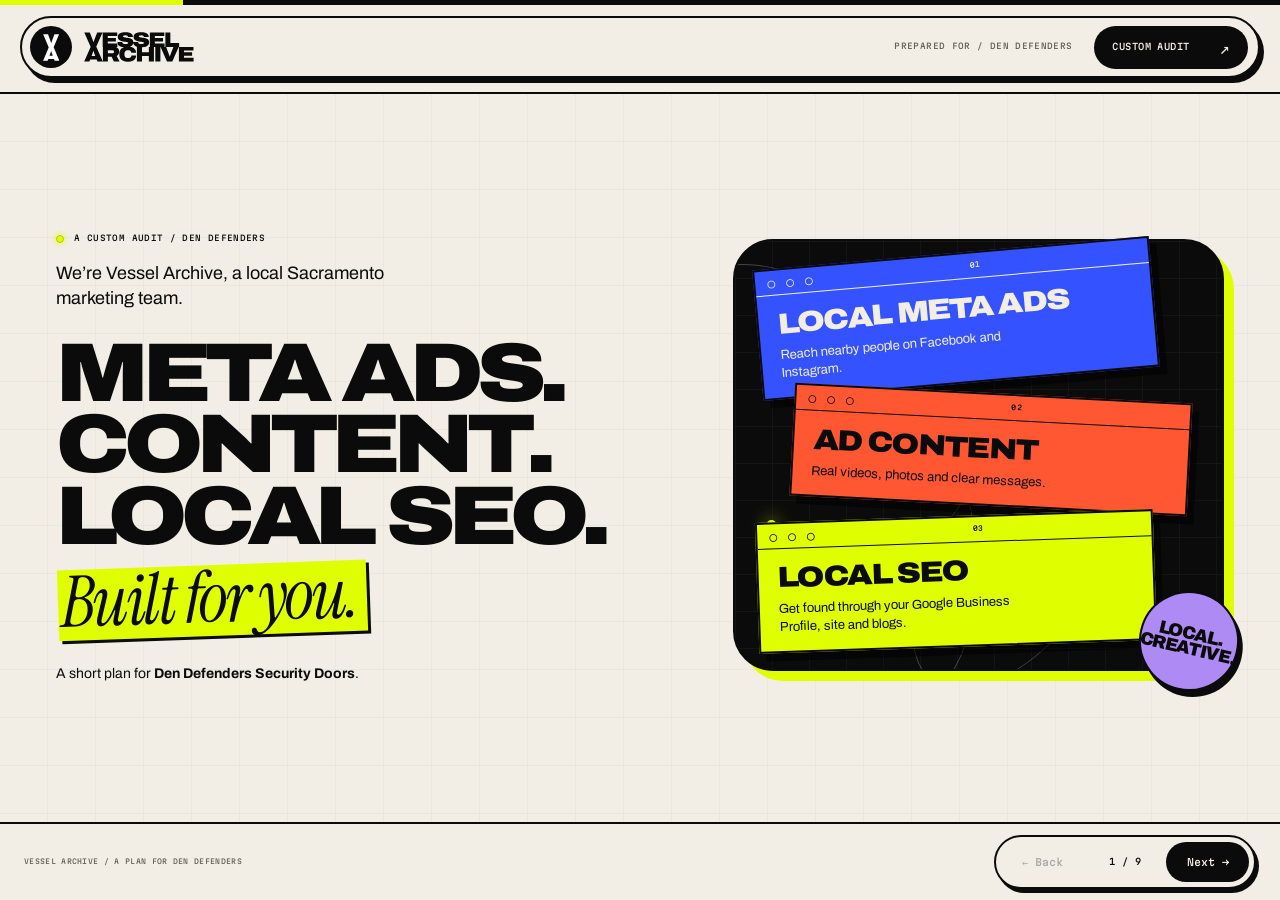
==== commit 97fe748f: "Fix findings pagination and reviewer-requested copy" ====
--- a/index.html
+++ b/index.html
@@ -1 +1 @@
-<!doctype html><html lang="en"><head><meta charset="utf-8"><meta name="viewport" content="width=device-width,initial-scale=1,viewport-fit=cover"><meta name="robots" content="noindex,nofollow"><meta name="theme-color" content="#f2eee5"><meta name="description" content="A custom local marketing plan for Den Defenders Security Doors, by Vessel Archive."><title>Den Defenders Security Doors × Vessel Archive</title><link rel="icon" href="assets/VA_Symbol_Black.svg" type="image/svg+xml"><link rel="preload" href="assets/archivo.woff" as="font" type="font/woff" crossorigin><link rel="stylesheet" href="styles.css?v=ac97c3eeca7f"><script src="app.js?v=c405a71dfee5" defer></script></head><body data-prospect="den-defenders-pitch"><div class="reading-progress" aria-hidden="true"><span id="progress"></span></div><header class="masthead"><a class="brand" href="#1" aria-label="Vessel Archive, first page"><span class="brand-disc"><img src="assets/VA_Symbol_White.svg" alt="" width="19" height="30"></span><img class="wordmark" src="assets/VA_Primary_Black.svg" alt="Vessel Archive" width="124" height="36"></a><span class="project-label mono">Prepared for / Den Defenders</span><span class="nav-tag mono">Custom audit <span aria-hidden="true">↗</span></span></header><main class="deck" aria-label="8-page marketing plan"><section class="slide intro-slide graph" id="slide-1" data-page="1" tabindex="-1" aria-label="Page 1" aria-hidden="false"><div class="slide-inner"><div class="cover-grid"><div class="cover-copy"><p class="eyebrow"><span class="signal"></span>A custom audit / Den Defenders</p><p class="intro-note">We’re Vessel Archive, a local Sacramento marketing team.</p><h1 class="mega"><span>META ADS.</span><span>CONTENT.</span><span>LOCAL SEO.</span><em class="highlight">Built for you.</em></h1><p class="prepared">A short plan for <strong>Den Defenders Security Doors</strong>.</p></div><div class="service-stage"><div class="stage-grid" aria-hidden="true"><div class="orbit orbit-a"></div><div class="orbit orbit-b"></div><span class="orbit-point"></span></div><article class="service-window window cobalt"><div class="window-bar"><span class="window-dots" aria-hidden="true">○ ○ ○</span><span>01</span><span></span></div><div class="service-copy"><h3>Local Meta ads</h3><p>Reach nearby people on Facebook and Instagram.</p></div></article><article class="service-window window orange"><div class="window-bar"><span class="window-dots" aria-hidden="true">○ ○ ○</span><span>02</span><span></span></div><div class="service-copy"><h3>Ad content</h3><p>Real videos, photos and clear messages.</p></div></article><article class="service-window window acid"><div class="window-bar"><span class="window-dots" aria-hidden="true">○ ○ ○</span><span>03</span><span></span></div><div class="service-copy"><h3>Local SEO</h3><p>Get found through your Google Business Profile, site and blogs.</p></div></article><div class="archive-sticker" aria-hidden="true"><strong>LOCAL.<br>CREATIVE.</strong></div></div></div></div></section><section class="slide praise-slide graph" id="slide-2" data-page="2" tabindex="-1" aria-label="Page 2" hidden aria-hidden="true"><div class="slide-inner"><div class="section-heading"><p class="eyebrow"><span class="signal"></span>What you do well</p><h2 class="mega"><span>Real trust to </span><em class="highlight">build on.</em></h2></div><div class="praise-grid"><div class="praise-copy"><p class="praise-body">Your Sacramento page makes the service clear. Google shows strong local feedback, and your Instagram already uses plenty of video.</p><ul class="strength-points"><li>Custom doors and local installation</li><li>Clear call and consultation options</li><li>Google: 5.0 from 311 reviews, checked October 26</li></ul><p class="praise-transition">The next step is a more consistent path from discovery to trust.</p><a class="source mono" href="https://maps.app.goo.gl/Nsj94G2gRdCiTLQV6" target="_blank" rel="noopener">Sacramento Google profile <span aria-hidden="true">↗</span></a></div><div class="archive-stage"><div class="stage-grid" aria-hidden="true"><div class="orbit orbit-a"></div><div class="orbit orbit-b"></div><span class="orbit-point"></span></div><figure class="window portrait-window"><div class="window-bar"><span class="window-dots" aria-hidden="true">○ ○ ○</span><span>The real business</span><span>02</span></div><img class="portrait" src="proof/home.png" alt="Den Defenders Sacramento security door page" loading="eager"><figcaption class="portrait-caption"><strong>Den Defenders</strong></figcaption></figure><div class="archive-sticker" aria-hidden="true"><span class="mono">Build on</span><strong>WHAT<br>WORKS.</strong></div></div></div></div></section><section class="slide list-slide findings-slide graph" id="slide-3" data-page="3" tabindex="-1" aria-label="Page 3" hidden aria-hidden="true"><div class="slide-inner"><div class="section-heading"><p class="eyebrow"><span class="signal"></span>What we found</p><h2 class="mega"><span>FINDINGS. </span><em class="highlight">Worth fixing.</em></h2></div><div class="audit-rows"><article class="audit-row"><span class="row-number" aria-hidden="true">01</span><div class="row-content"><div class="row-heading"><h3>Close the public response gap.</h3></div><p class="row-main">BBB lists one unanswered complaint among the reasons for its D+ rating. <span class="row-impact">A shopper checking the brand may see an unresolved concern before calling.</span> <span class="row-scope">BBB’s wider business profile, not the Sacramento Google rating.</span> <a class="row-source mono" href="https://www.bbb.org/us/ca/sacramento/profile/security-door-screen/den-defenders-1156-90097426" target="_blank" rel="noopener">BBB profile <span aria-hidden="true">↗</span></a></p></div><div class="evidence"><a href="proof/bbb-response.png" target="_blank" rel="noopener"><img src="proof/bbb-response.png" alt="BBB D plus rating panel lists failure to respond to one complaint" loading="eager"><span>BBB response status · 26 Oct 2026</span></a></div></article><article class="audit-row"><span class="row-number" aria-hidden="true">02</span><div class="row-content"><div class="row-heading"><h3>Make the location clear everywhere.</h3></div><p class="row-main">The Sacramento site lists 8880 Cal Center Drive. BBB lists 9912 Business Park Drive. <span class="row-impact">Explain which location serves customers so shoppers do not have to guess.</span> <span class="row-scope">Different addresses do not prove either location is wrong.</span> <a class="row-source mono" href="https://www.bbb.org/us/ca/sacramento/profile/security-door-screen/den-defenders-1156-90097426" target="_blank" rel="noopener">Compare business details <span aria-hidden="true">↗</span></a></p></div><div class="evidence"><a href="proof/site-address.png" target="_blank" rel="noopener"><img src="proof/site-address.png" alt="Sacramento site address is 8880 Cal Center Drive" loading="eager"><span>Sacramento site · 26 Oct 2026</span></a><a href="proof/bbb-address.png" target="_blank" rel="noopener"><img src="proof/bbb-address.png" alt="BBB address is 9912 Business Park Drive" loading="eager"><span>BBB profile · 26 Oct 2026</span></a></div></article><article class="audit-row"><span class="row-number" aria-hidden="true">03</span><div class="row-content"><div class="row-heading"><h3>Keep NorCal visitors on a local path.</h3></div><p class="row-main">The NorCal Instagram bio offers a free consultation but links to the national homepage. <span class="row-impact">A local landing page could keep the Sacramento phone number and service area in view.</span> <span class="row-scope">This is a path improvement, not a broken-link claim.</span> <a class="row-source mono" href="https://www.instagram.com/dendefendersnorcal/" target="_blank" rel="noopener">Instagram bio <span aria-hidden="true">↗</span></a></p></div><div class="evidence"><a href="proof/instagram-bio.png" target="_blank" rel="noopener"><img src="proof/instagram-bio.png" alt="NorCal Instagram bio links to dendefenders.com" loading="eager"><span>NorCal Instagram · 26 Oct 2026</span></a><a href="proof/national-home.png" target="_blank" rel="noopener"><img src="proof/national-home.png" alt="National homepage with 800 number" loading="eager"><span>Bio destination · 26 Oct 2026</span></a></div></article></div></div></section><section class="slide list-slide fixes-slide dark" id="slide-4" data-page="4" tabindex="-1" aria-label="Page 4" hidden aria-hidden="true"><div class="slide-inner"><div class="section-heading"><p class="eyebrow"><span class="signal"></span>How we would help</p><h2 class="mega"><span>HERE’S THE FIX. </span><em class="highlight">The work we’d do.</em></h2></div><div class="audit-rows"><article class="audit-row"><span class="row-number fix-number" aria-label="Addresses findings 01">01</span><div class="row-content"><h3>Respond with a clear next step.</h3><p>Review the open BBB case, answer through the proper channel and set an owner for future public feedback. Do not expose customer details.</p></div></article><article class="audit-row"><span class="row-number fix-number" aria-label="Addresses findings 02">02</span><div class="row-content"><h3>Agree on one location guide.</h3><p>Confirm showroom, office and service-area details. Update public listings or clearly label each location’s role.</p></div></article><article class="audit-row"><span class="row-number fix-number" aria-label="Addresses findings 03">03</span><div class="row-content"><h3>Give local traffic a local landing.</h3><p>Send NorCal visitors to a simple local consultation page. Keep the phone number, service area and next step clear.</p></div></article></div></div></section><section class="slide videos-slide graph" id="slide-5" data-page="5" tabindex="-1" aria-label="Page 5" hidden aria-hidden="true"><div class="slide-inner"><div class="section-heading"><p class="eyebrow"><span class="signal"></span>Ideas for your next shoot</p><h2 class="mega"><span>REAL VIDEOS. </span><em class="highlight">Made for your business.</em></h2></div><div class="creative-cards"><article class="creative-card window cobalt"><div class="window-bar"><span class="window-dots" aria-hidden="true">○ ○ ○</span><span>Video idea</span><span>01</span></div><div class="creative-copy"><span class="creative-number" aria-hidden="true">01</span><div><h3>A door, start to finish</h3><p>Show measuring, building and installing one real Sacramento door, with the homeowner’s permission.</p></div></div></article><article class="creative-card window orange"><div class="window-bar"><span class="window-dots" aria-hidden="true">○ ○ ○</span><span>Video idea</span><span>02</span></div><div class="creative-copy"><span class="creative-number" aria-hidden="true">02</span><div><h3>See the difference</h3><p>Show airflow, sight lines and the lock in close-up. Explain features without fear-based claims.</p></div></div></article><article class="creative-card window acid"><div class="window-bar"><span class="window-dots" aria-hidden="true">○ ○ ○</span><span>Video idea</span><span>03</span></div><div class="creative-copy"><span class="creative-number" aria-hidden="true">03</span><div><h3>Meet your installer</h3><p>Let an installer explain what happens during a free consultation and how the home is protected.</p></div></div></article></div></div></section><section class="slide roadmap-slide roadmap-first dark" id="slide-6" data-page="6" tabindex="-1" aria-label="Page 6" hidden aria-hidden="true"><div class="slide-inner"><div class="section-heading"><p class="eyebrow"><span class="signal"></span>A proposed starting plan / 1 of 2</p><h2 class="mega"><span>THE FIRST </span><em class="highlight">90 days.</em></h2></div><div class="roadmap-cards roadmap-pair"><article class="roadmap-card window acid"><div class="roadmap-copy"><span class="roadmap-label mono">Days 1–30</span><div><h3>Build and launch</h3><p>We’d script, shoot and launch first ads within the first couple of weeks, alongside a focused website rebuild and clear brand direction. Start with local installations and a simple consultation path.</p></div></div></article><article class="roadmap-card window cobalt"><div class="roadmap-copy"><span class="roadmap-label mono">Days 31–60</span><div><h3>Learn and sharpen</h3><p>We’d track which videos, offers and audiences bring real calls and consultations, improve weak ads and send traffic to the new site.</p></div></div></article></div><p class="roadmap-note mono">Proposed timing depends on agreed scope, access and approvals.</p></div></section><section class="slide roadmap-slide roadmap-second dark" id="slide-7" data-page="7" tabindex="-1" aria-label="Page 7" hidden aria-hidden="true"><div class="slide-inner"><div class="section-heading"><p class="eyebrow"><span class="signal"></span>A proposed starting plan / 2 of 2</p><h2 class="mega"><span>KEEP IT </span><em class="highlight">moving.</em></h2></div><div class="roadmap-finish"><div class="roadmap-cards roadmap-single"><article class="roadmap-card window orange"><div class="roadmap-copy"><span class="roadmap-label mono">Days 61–90</span><div><h3>Double down</h3><p>We’d create new content around what worked, refresh ads and tighten the site so interested homeowners can take the next step.</p></div></div></article></div><div class="roadmap-loop"><span class="mono">Then, every month</span><p>Then repeat each month: shoot, launch, learn and improve.</p></div></div><p class="roadmap-note mono">Proposed timing depends on agreed scope, access and approvals.</p></div></section><section class="slide close-slide graph" id="slide-8" data-page="8" tabindex="-1" aria-label="Page 8" hidden aria-hidden="true"><div class="slide-inner"><div class="close-top"><div><p class="eyebrow"><span class="signal"></span>From one local team to another</p><h2 class="mega"><span>Here to help </span><em class="highlight">you grow.</em></h2></div><div class="closing-symbol" aria-hidden="true"><img src="assets/VA_Symbol_Black.svg" alt=""></div></div><div class="close-bottom"><p class="lead">Whether we work together or not, we hope this helps. We love seeing Sacramento-area businesses do well. If you’d like, we can talk through the next step.</p><div class="actions"><a class="button" href="mailto:teo@vessel-archive.com">Plan a quick call <span aria-hidden="true">↗</span></a><a class="work-link mono" href="https://vessel-archive.com/" target="_blank" rel="noopener">See our work <span aria-hidden="true">↗</span></a></div></div><div class="footer-wordmark"><img src="assets/VA_Primary_Black.svg" alt="Vessel Archive"></div></div></section></main><footer class="deck-footer"><span class="footer-label mono">Vessel Archive / A plan for Den Defenders</span><nav class="controls" aria-label="Page navigation"><button id="back" type="button" disabled aria-label="Previous page">← <span>Back</span></button><div class="count mono"><strong id="page-number">1 / 8</strong></div><button id="next" type="button" aria-label="Next page"><span>Next</span> →</button></nav></footer><div id="page-status" class="visually-hidden" aria-live="polite" aria-atomic="true"></div></body></html>+<!doctype html><html lang="en"><head><meta charset="utf-8"><meta name="viewport" content="width=device-width,initial-scale=1,viewport-fit=cover"><meta name="robots" content="noindex,nofollow"><meta name="theme-color" content="#f2eee5"><meta name="description" content="A custom local marketing plan for Den Defenders Security Doors, by Vessel Archive."><title>Den Defenders Security Doors × Vessel Archive</title><link rel="icon" href="assets/VA_Symbol_Black.svg" type="image/svg+xml"><link rel="preload" href="assets/archivo.woff" as="font" type="font/woff" crossorigin><link rel="stylesheet" href="styles.css?v=ac97c3eeca7f"><script src="app.js?v=c405a71dfee5" defer></script></head><body data-prospect="den-defenders-pitch"><div class="reading-progress" aria-hidden="true"><span id="progress"></span></div><header class="masthead"><a class="brand" href="#1" aria-label="Vessel Archive, first page"><span class="brand-disc"><img src="assets/VA_Symbol_White.svg" alt="" width="19" height="30"></span><img class="wordmark" src="assets/VA_Primary_Black.svg" alt="Vessel Archive" width="124" height="36"></a><span class="project-label mono">Prepared for / Den Defenders</span><span class="nav-tag mono">Custom audit <span aria-hidden="true">↗</span></span></header><main class="deck" aria-label="9-page marketing plan"><section class="slide intro-slide graph" id="slide-1" data-page="1" tabindex="-1" aria-label="Page 1 of 9" aria-hidden="false"><div class="slide-inner"><div class="cover-grid"><div class="cover-copy"><p class="eyebrow"><span class="signal"></span>A custom audit / Den Defenders</p><p class="intro-note">We’re Vessel Archive, a local Sacramento marketing team.</p><h1 class="mega"><span>META ADS.</span><span>CONTENT.</span><span>LOCAL SEO.</span><em class="highlight">Built for you.</em></h1><p class="prepared">A short plan for <strong>Den Defenders Security Doors</strong>.</p></div><div class="service-stage"><div class="stage-grid" aria-hidden="true"><div class="orbit orbit-a"></div><div class="orbit orbit-b"></div><span class="orbit-point"></span></div><article class="service-window window cobalt"><div class="window-bar"><span class="window-dots" aria-hidden="true">○ ○ ○</span><span>01</span><span></span></div><div class="service-copy"><h3>Local Meta ads</h3><p>Reach nearby people on Facebook and Instagram.</p></div></article><article class="service-window window orange"><div class="window-bar"><span class="window-dots" aria-hidden="true">○ ○ ○</span><span>02</span><span></span></div><div class="service-copy"><h3>Ad content</h3><p>Real videos, photos and clear messages.</p></div></article><article class="service-window window acid"><div class="window-bar"><span class="window-dots" aria-hidden="true">○ ○ ○</span><span>03</span><span></span></div><div class="service-copy"><h3>Local SEO</h3><p>Get found through your Google Business Profile, site and blogs.</p></div></article><div class="archive-sticker" aria-hidden="true"><strong>LOCAL.<br>CREATIVE.</strong></div></div></div></div></section><section class="slide praise-slide graph" id="slide-2" data-page="2" tabindex="-1" aria-label="Page 2 of 9" hidden aria-hidden="true"><div class="slide-inner"><div class="section-heading"><p class="eyebrow"><span class="signal"></span>What you do well</p><h2 class="mega"><span>Real trust to </span><em class="highlight">build on.</em></h2></div><div class="praise-grid"><div class="praise-copy"><p class="praise-body">Your Sacramento page makes the service clear. Google shows strong local feedback, and your Instagram already uses plenty of video.</p><ul class="strength-points"><li>Custom doors and local installation</li><li>Clear call and consultation options</li><li>Google: 5.0 from 311 reviews, checked October 26</li></ul><p class="praise-transition">The next step is a more consistent path from discovery to trust.</p><a class="source mono" href="https://maps.app.goo.gl/Nsj94G2gRdCiTLQV6" target="_blank" rel="noopener">Sacramento Google profile <span aria-hidden="true">↗</span></a></div><div class="archive-stage"><div class="stage-grid" aria-hidden="true"><div class="orbit orbit-a"></div><div class="orbit orbit-b"></div><span class="orbit-point"></span></div><figure class="window portrait-window"><div class="window-bar"><span class="window-dots" aria-hidden="true">○ ○ ○</span><span>The real business</span><span>02</span></div><img class="portrait" src="proof/home.png" alt="Den Defenders Sacramento security door page" loading="eager"><figcaption class="portrait-caption"><strong>Den Defenders</strong></figcaption></figure><div class="archive-sticker" aria-hidden="true"><span class="mono">Build on</span><strong>WHAT<br>WORKS.</strong></div></div></div></div></section><section class="slide list-slide findings-slide graph" id="slide-3" data-page="3" tabindex="-1" aria-label="Page 3 of 9" hidden aria-hidden="true"><div class="slide-inner"><div class="section-heading"><p class="eyebrow"><span class="signal"></span>What we found / 1 of 2</p><h2 class="mega"><span>FINDINGS. </span><em class="highlight">Worth fixing.</em></h2></div><div class="audit-rows"><article class="audit-row"><span class="row-number" aria-hidden="true">01</span><div class="row-content"><div class="row-heading"><h3>Close the public response gap.</h3></div><p class="row-main">BBB lists one unanswered complaint among the reasons for its D+ rating. <span class="row-impact">A shopper checking the brand may see an unresolved concern before calling.</span> <span class="row-scope">BBB’s wider business profile, not the Sacramento Google rating.</span> <a class="row-source mono" href="https://www.bbb.org/us/ca/sacramento/profile/security-door-screen/den-defenders-1156-90097426" target="_blank" rel="noopener">BBB profile <span aria-hidden="true">↗</span></a></p></div><div class="evidence"><a href="proof/bbb-response.png" target="_blank" rel="noopener"><img src="proof/bbb-response.png" alt="BBB D plus rating panel lists failure to respond to one complaint" loading="eager"><span>BBB response status · 26 Oct 2026</span></a></div></article><article class="audit-row"><span class="row-number" aria-hidden="true">02</span><div class="row-content"><div class="row-heading"><h3>Make the location clear everywhere.</h3></div><p class="row-main">The Sacramento site lists 8880 Cal Center Drive. BBB lists 9912 Business Park Drive. <span class="row-impact">Explain which location serves customers so shoppers do not have to guess.</span> <span class="row-scope">Different addresses do not prove either location is wrong.</span> <a class="row-source mono" href="https://www.bbb.org/us/ca/sacramento/profile/security-door-screen/den-defenders-1156-90097426" target="_blank" rel="noopener">Compare business details <span aria-hidden="true">↗</span></a></p></div><div class="evidence"><a href="proof/site-address.png" target="_blank" rel="noopener"><img src="proof/site-address.png" alt="Sacramento site address is 8880 Cal Center Drive" loading="eager"><span>Sacramento site · 26 Oct 2026</span></a><a href="proof/bbb-address.png" target="_blank" rel="noopener"><img src="proof/bbb-address.png" alt="BBB address is 9912 Business Park Drive" loading="eager"><span>BBB profile · 26 Oct 2026</span></a></div></article></div></div></section><section class="slide list-slide findings-slide graph" id="slide-4" data-page="4" tabindex="-1" aria-label="Page 4 of 9" hidden aria-hidden="true"><div class="slide-inner"><div class="section-heading"><p class="eyebrow"><span class="signal"></span>What we found / 2 of 2</p><h2 class="mega"><span>FINDINGS. </span><em class="highlight">Worth fixing.</em></h2></div><div class="audit-rows"><article class="audit-row"><span class="row-number" aria-hidden="true">03</span><div class="row-content"><div class="row-heading"><h3>Keep NorCal visitors on a local path.</h3></div><p class="row-main">The NorCal Instagram bio offers a free consultation but links to the national homepage. <span class="row-impact">A local landing page could keep the Sacramento phone number and service area in view.</span> <span class="row-scope">This is a path improvement, not a broken-link claim.</span> <a class="row-source mono" href="https://www.instagram.com/dendefendersnorcal/" target="_blank" rel="noopener">Instagram bio <span aria-hidden="true">↗</span></a></p></div><div class="evidence"><a href="proof/instagram-bio.png" target="_blank" rel="noopener"><img src="proof/instagram-bio.png" alt="NorCal Instagram bio links to dendefenders.com" loading="eager"><span>NorCal Instagram · 26 Oct 2026</span></a><a href="proof/national-home.png" target="_blank" rel="noopener"><img src="proof/national-home.png" alt="National homepage with 800 number" loading="eager"><span>Bio destination · 26 Oct 2026</span></a></div></article></div></div></section><section class="slide list-slide fixes-slide dark" id="slide-5" data-page="5" tabindex="-1" aria-label="Page 5 of 9" hidden aria-hidden="true"><div class="slide-inner"><div class="section-heading"><p class="eyebrow"><span class="signal"></span>How we would help</p><h2 class="mega"><span>HERE’S THE FIX. </span><em class="highlight">The work we’d do.</em></h2></div><div class="audit-rows"><article class="audit-row"><span class="row-number fix-number" aria-label="Addresses findings 01">01</span><div class="row-content"><h3>Respond with a clear next step.</h3><p>Review the open BBB case, answer through the proper channel and set an owner for future public feedback. Do not expose customer details.</p></div></article><article class="audit-row"><span class="row-number fix-number" aria-label="Addresses findings 02">02</span><div class="row-content"><h3>Agree on one location guide.</h3><p>Confirm showroom, office and service-area details. Update public listings or clearly label each location’s role.</p></div></article><article class="audit-row"><span class="row-number fix-number" aria-label="Addresses findings 03">03</span><div class="row-content"><h3>Give local traffic a local landing.</h3><p>Send NorCal visitors to a simple local consultation page. Keep the phone number, service area and next step clear.</p></div></article></div></div></section><section class="slide videos-slide graph" id="slide-6" data-page="6" tabindex="-1" aria-label="Page 6 of 9" hidden aria-hidden="true"><div class="slide-inner"><div class="section-heading"><p class="eyebrow"><span class="signal"></span>Ideas for your next shoot</p><h2 class="mega"><span>REAL VIDEOS. </span><em class="highlight">Made for your business.</em></h2></div><div class="creative-cards"><article class="creative-card window cobalt"><div class="window-bar"><span class="window-dots" aria-hidden="true">○ ○ ○</span><span>Video idea</span><span>01</span></div><div class="creative-copy"><span class="creative-number" aria-hidden="true">01</span><div><h3>A door, start to finish</h3><p>Show measuring, building and installing one real Sacramento door, with the homeowner’s permission.</p></div></div></article><article class="creative-card window orange"><div class="window-bar"><span class="window-dots" aria-hidden="true">○ ○ ○</span><span>Video idea</span><span>02</span></div><div class="creative-copy"><span class="creative-number" aria-hidden="true">02</span><div><h3>See the difference</h3><p>Show airflow, sight lines and the lock in close-up. Explain features without fear-based claims.</p></div></div></article><article class="creative-card window acid"><div class="window-bar"><span class="window-dots" aria-hidden="true">○ ○ ○</span><span>Video idea</span><span>03</span></div><div class="creative-copy"><span class="creative-number" aria-hidden="true">03</span><div><h3>Meet your installer</h3><p>Let an installer explain what happens during a free consultation and how the home is protected.</p></div></div></article></div></div></section><section class="slide roadmap-slide roadmap-first dark" id="slide-7" data-page="7" tabindex="-1" aria-label="Page 7 of 9" hidden aria-hidden="true"><div class="slide-inner"><div class="section-heading"><p class="eyebrow"><span class="signal"></span>A proposed starting plan / 1 of 2</p><h2 class="mega"><span>THE FIRST </span><em class="highlight">90 days.</em></h2></div><div class="roadmap-cards roadmap-pair"><article class="roadmap-card window acid"><div class="roadmap-copy"><span class="roadmap-label mono">Days 1–30</span><div><h3>Build and launch</h3><p>We’d script, shoot and launch first ads within the first couple of weeks, alongside a focused website rebuild and clear brand direction. Start with local installations and a simple consultation path.</p></div></div></article><article class="roadmap-card window cobalt"><div class="roadmap-copy"><span class="roadmap-label mono">Days 31–60</span><div><h3>Learn and sharpen</h3><p>We’d track which videos, offers and audiences bring real calls and consultations, improve weak ads and send traffic to the new site.</p></div></div></article></div><p class="roadmap-note mono">Proposed timing depends on agreed scope, access and approvals.</p></div></section><section class="slide roadmap-slide roadmap-second dark" id="slide-8" data-page="8" tabindex="-1" aria-label="Page 8 of 9" hidden aria-hidden="true"><div class="slide-inner"><div class="section-heading"><p class="eyebrow"><span class="signal"></span>A proposed starting plan / 2 of 2</p><h2 class="mega"><span>KEEP IT </span><em class="highlight">moving.</em></h2></div><div class="roadmap-finish"><div class="roadmap-cards roadmap-single"><article class="roadmap-card window orange"><div class="roadmap-copy"><span class="roadmap-label mono">Days 61–90</span><div><h3>Double down</h3><p>We’d create new content around what worked, refresh ads and tighten the site so interested homeowners can take the next step.</p></div></div></article></div><div class="roadmap-loop"><span class="mono">Then, every month</span><p>Then repeat each month: shoot, launch, learn and improve.</p></div></div><p class="roadmap-note mono">Proposed timing depends on agreed scope, access and approvals.</p></div></section><section class="slide close-slide graph" id="slide-9" data-page="9" tabindex="-1" aria-label="Page 9 of 9" hidden aria-hidden="true"><div class="slide-inner"><div class="close-top"><div><p class="eyebrow"><span class="signal"></span>From one local team to another</p><h2 class="mega"><span>Here to help </span><em class="highlight">you grow.</em></h2></div><div class="closing-symbol" aria-hidden="true"><img src="assets/VA_Symbol_Black.svg" alt=""></div></div><div class="close-bottom"><p class="lead">Whether we work together or not, we hope this helps. We love seeing Sacramento-area businesses do well. If you’d like, we can talk through the next step.</p><div class="actions"><a class="button" href="mailto:teo@vessel-archive.com">Plan a quick call <span aria-hidden="true">↗</span></a><a class="work-link mono" href="https://vessel-archive.com/" target="_blank" rel="noopener">See our work <span aria-hidden="true">↗</span></a></div></div><div class="footer-wordmark"><img src="assets/VA_Primary_Black.svg" alt="Vessel Archive"></div></div></section></main><footer class="deck-footer"><span class="footer-label mono">Vessel Archive / A plan for Den Defenders</span><nav class="controls" aria-label="Page navigation"><button id="back" type="button" disabled aria-label="Previous page">← <span>Back</span></button><div class="count mono"><strong id="page-number">1 / 9</strong></div><button id="next" type="button" aria-label="Next page"><span>Next</span> →</button></nav></footer><div id="page-status" class="visually-hidden" aria-live="polite" aria-atomic="true"></div></body></html>
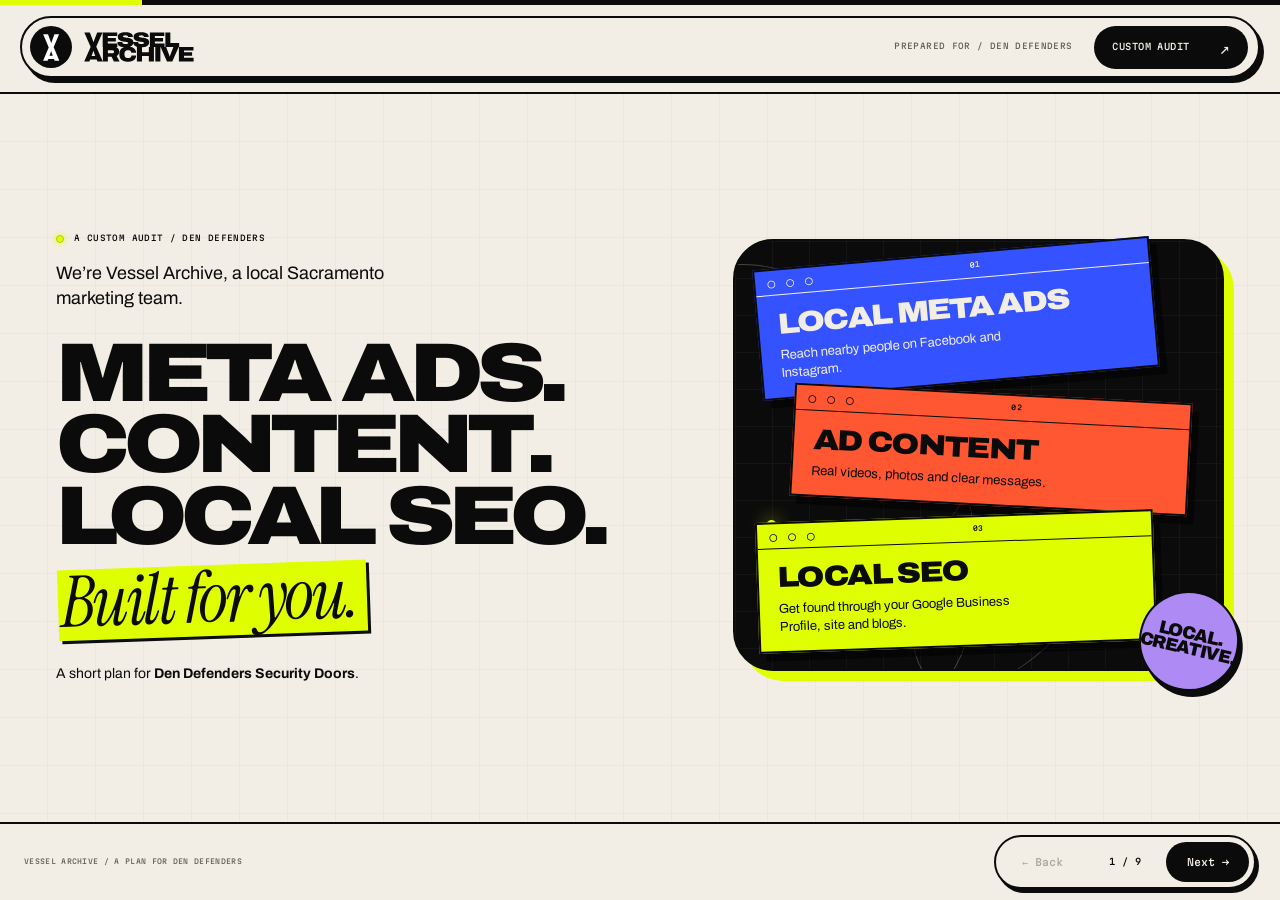
==== commit 99e4bc03: "Add approved aggregate GoatCounter visit tracking" ====
--- a/index.html
+++ b/index.html
@@ -1 +1 @@
-<!doctype html><html lang="en"><head><meta charset="utf-8"><meta name="viewport" content="width=device-width,initial-scale=1,viewport-fit=cover"><meta name="robots" content="noindex,nofollow"><meta name="theme-color" content="#f2eee5"><meta name="description" content="A custom local marketing plan for Den Defenders Security Doors, by Vessel Archive."><title>Den Defenders Security Doors × Vessel Archive</title><link rel="icon" href="assets/VA_Symbol_Black.svg" type="image/svg+xml"><link rel="preload" href="assets/archivo.woff" as="font" type="font/woff" crossorigin><link rel="stylesheet" href="styles.css?v=ac97c3eeca7f"><script src="app.js?v=c405a71dfee5" defer></script></head><body data-prospect="den-defenders-pitch"><div class="reading-progress" aria-hidden="true"><span id="progress"></span></div><header class="masthead"><a class="brand" href="#1" aria-label="Vessel Archive, first page"><span class="brand-disc"><img src="assets/VA_Symbol_White.svg" alt="" width="19" height="30"></span><img class="wordmark" src="assets/VA_Primary_Black.svg" alt="Vessel Archive" width="124" height="36"></a><span class="project-label mono">Prepared for / Den Defenders</span><span class="nav-tag mono">Custom audit <span aria-hidden="true">↗</span></span></header><main class="deck" aria-label="9-page marketing plan"><section class="slide intro-slide graph" id="slide-1" data-page="1" tabindex="-1" aria-label="Page 1 of 9" aria-hidden="false"><div class="slide-inner"><div class="cover-grid"><div class="cover-copy"><p class="eyebrow"><span class="signal"></span>A custom audit / Den Defenders</p><p class="intro-note">We’re Vessel Archive, a local Sacramento marketing team.</p><h1 class="mega"><span>META ADS.</span><span>CONTENT.</span><span>LOCAL SEO.</span><em class="highlight">Built for you.</em></h1><p class="prepared">A short plan for <strong>Den Defenders Security Doors</strong>.</p></div><div class="service-stage"><div class="stage-grid" aria-hidden="true"><div class="orbit orbit-a"></div><div class="orbit orbit-b"></div><span class="orbit-point"></span></div><article class="service-window window cobalt"><div class="window-bar"><span class="window-dots" aria-hidden="true">○ ○ ○</span><span>01</span><span></span></div><div class="service-copy"><h3>Local Meta ads</h3><p>Reach nearby people on Facebook and Instagram.</p></div></article><article class="service-window window orange"><div class="window-bar"><span class="window-dots" aria-hidden="true">○ ○ ○</span><span>02</span><span></span></div><div class="service-copy"><h3>Ad content</h3><p>Real videos, photos and clear messages.</p></div></article><article class="service-window window acid"><div class="window-bar"><span class="window-dots" aria-hidden="true">○ ○ ○</span><span>03</span><span></span></div><div class="service-copy"><h3>Local SEO</h3><p>Get found through your Google Business Profile, site and blogs.</p></div></article><div class="archive-sticker" aria-hidden="true"><strong>LOCAL.<br>CREATIVE.</strong></div></div></div></div></section><section class="slide praise-slide graph" id="slide-2" data-page="2" tabindex="-1" aria-label="Page 2 of 9" hidden aria-hidden="true"><div class="slide-inner"><div class="section-heading"><p class="eyebrow"><span class="signal"></span>What you do well</p><h2 class="mega"><span>Real trust to </span><em class="highlight">build on.</em></h2></div><div class="praise-grid"><div class="praise-copy"><p class="praise-body">Your Sacramento page makes the service clear. Google shows strong local feedback, and your Instagram already uses plenty of video.</p><ul class="strength-points"><li>Custom doors and local installation</li><li>Clear call and consultation options</li><li>Google: 5.0 from 311 reviews, checked October 26</li></ul><p class="praise-transition">The next step is a more consistent path from discovery to trust.</p><a class="source mono" href="https://maps.app.goo.gl/Nsj94G2gRdCiTLQV6" target="_blank" rel="noopener">Sacramento Google profile <span aria-hidden="true">↗</span></a></div><div class="archive-stage"><div class="stage-grid" aria-hidden="true"><div class="orbit orbit-a"></div><div class="orbit orbit-b"></div><span class="orbit-point"></span></div><figure class="window portrait-window"><div class="window-bar"><span class="window-dots" aria-hidden="true">○ ○ ○</span><span>The real business</span><span>02</span></div><img class="portrait" src="proof/home.png" alt="Den Defenders Sacramento security door page" loading="eager"><figcaption class="portrait-caption"><strong>Den Defenders</strong></figcaption></figure><div class="archive-sticker" aria-hidden="true"><span class="mono">Build on</span><strong>WHAT<br>WORKS.</strong></div></div></div></div></section><section class="slide list-slide findings-slide graph" id="slide-3" data-page="3" tabindex="-1" aria-label="Page 3 of 9" hidden aria-hidden="true"><div class="slide-inner"><div class="section-heading"><p class="eyebrow"><span class="signal"></span>What we found / 1 of 2</p><h2 class="mega"><span>FINDINGS. </span><em class="highlight">Worth fixing.</em></h2></div><div class="audit-rows"><article class="audit-row"><span class="row-number" aria-hidden="true">01</span><div class="row-content"><div class="row-heading"><h3>Close the public response gap.</h3></div><p class="row-main">BBB lists one unanswered complaint among the reasons for its D+ rating. <span class="row-impact">A shopper checking the brand may see an unresolved concern before calling.</span> <span class="row-scope">BBB’s wider business profile, not the Sacramento Google rating.</span> <a class="row-source mono" href="https://www.bbb.org/us/ca/sacramento/profile/security-door-screen/den-defenders-1156-90097426" target="_blank" rel="noopener">BBB profile <span aria-hidden="true">↗</span></a></p></div><div class="evidence"><a href="proof/bbb-response.png" target="_blank" rel="noopener"><img src="proof/bbb-response.png" alt="BBB D plus rating panel lists failure to respond to one complaint" loading="eager"><span>BBB response status · 26 Oct 2026</span></a></div></article><article class="audit-row"><span class="row-number" aria-hidden="true">02</span><div class="row-content"><div class="row-heading"><h3>Make the location clear everywhere.</h3></div><p class="row-main">The Sacramento site lists 8880 Cal Center Drive. BBB lists 9912 Business Park Drive. <span class="row-impact">Explain which location serves customers so shoppers do not have to guess.</span> <span class="row-scope">Different addresses do not prove either location is wrong.</span> <a class="row-source mono" href="https://www.bbb.org/us/ca/sacramento/profile/security-door-screen/den-defenders-1156-90097426" target="_blank" rel="noopener">Compare business details <span aria-hidden="true">↗</span></a></p></div><div class="evidence"><a href="proof/site-address.png" target="_blank" rel="noopener"><img src="proof/site-address.png" alt="Sacramento site address is 8880 Cal Center Drive" loading="eager"><span>Sacramento site · 26 Oct 2026</span></a><a href="proof/bbb-address.png" target="_blank" rel="noopener"><img src="proof/bbb-address.png" alt="BBB address is 9912 Business Park Drive" loading="eager"><span>BBB profile · 26 Oct 2026</span></a></div></article></div></div></section><section class="slide list-slide findings-slide graph" id="slide-4" data-page="4" tabindex="-1" aria-label="Page 4 of 9" hidden aria-hidden="true"><div class="slide-inner"><div class="section-heading"><p class="eyebrow"><span class="signal"></span>What we found / 2 of 2</p><h2 class="mega"><span>FINDINGS. </span><em class="highlight">Worth fixing.</em></h2></div><div class="audit-rows"><article class="audit-row"><span class="row-number" aria-hidden="true">03</span><div class="row-content"><div class="row-heading"><h3>Keep NorCal visitors on a local path.</h3></div><p class="row-main">The NorCal Instagram bio offers a free consultation but links to the national homepage. <span class="row-impact">A local landing page could keep the Sacramento phone number and service area in view.</span> <span class="row-scope">This is a path improvement, not a broken-link claim.</span> <a class="row-source mono" href="https://www.instagram.com/dendefendersnorcal/" target="_blank" rel="noopener">Instagram bio <span aria-hidden="true">↗</span></a></p></div><div class="evidence"><a href="proof/instagram-bio.png" target="_blank" rel="noopener"><img src="proof/instagram-bio.png" alt="NorCal Instagram bio links to dendefenders.com" loading="eager"><span>NorCal Instagram · 26 Oct 2026</span></a><a href="proof/national-home.png" target="_blank" rel="noopener"><img src="proof/national-home.png" alt="National homepage with 800 number" loading="eager"><span>Bio destination · 26 Oct 2026</span></a></div></article></div></div></section><section class="slide list-slide fixes-slide dark" id="slide-5" data-page="5" tabindex="-1" aria-label="Page 5 of 9" hidden aria-hidden="true"><div class="slide-inner"><div class="section-heading"><p class="eyebrow"><span class="signal"></span>How we would help</p><h2 class="mega"><span>HERE’S THE FIX. </span><em class="highlight">The work we’d do.</em></h2></div><div class="audit-rows"><article class="audit-row"><span class="row-number fix-number" aria-label="Addresses findings 01">01</span><div class="row-content"><h3>Respond with a clear next step.</h3><p>Review the open BBB case, answer through the proper channel and set an owner for future public feedback. Do not expose customer details.</p></div></article><article class="audit-row"><span class="row-number fix-number" aria-label="Addresses findings 02">02</span><div class="row-content"><h3>Agree on one location guide.</h3><p>Confirm showroom, office and service-area details. Update public listings or clearly label each location’s role.</p></div></article><article class="audit-row"><span class="row-number fix-number" aria-label="Addresses findings 03">03</span><div class="row-content"><h3>Give local traffic a local landing.</h3><p>Send NorCal visitors to a simple local consultation page. Keep the phone number, service area and next step clear.</p></div></article></div></div></section><section class="slide videos-slide graph" id="slide-6" data-page="6" tabindex="-1" aria-label="Page 6 of 9" hidden aria-hidden="true"><div class="slide-inner"><div class="section-heading"><p class="eyebrow"><span class="signal"></span>Ideas for your next shoot</p><h2 class="mega"><span>REAL VIDEOS. </span><em class="highlight">Made for your business.</em></h2></div><div class="creative-cards"><article class="creative-card window cobalt"><div class="window-bar"><span class="window-dots" aria-hidden="true">○ ○ ○</span><span>Video idea</span><span>01</span></div><div class="creative-copy"><span class="creative-number" aria-hidden="true">01</span><div><h3>A door, start to finish</h3><p>Show measuring, building and installing one real Sacramento door, with the homeowner’s permission.</p></div></div></article><article class="creative-card window orange"><div class="window-bar"><span class="window-dots" aria-hidden="true">○ ○ ○</span><span>Video idea</span><span>02</span></div><div class="creative-copy"><span class="creative-number" aria-hidden="true">02</span><div><h3>See the difference</h3><p>Show airflow, sight lines and the lock in close-up. Explain features without fear-based claims.</p></div></div></article><article class="creative-card window acid"><div class="window-bar"><span class="window-dots" aria-hidden="true">○ ○ ○</span><span>Video idea</span><span>03</span></div><div class="creative-copy"><span class="creative-number" aria-hidden="true">03</span><div><h3>Meet your installer</h3><p>Let an installer explain what happens during a free consultation and how the home is protected.</p></div></div></article></div></div></section><section class="slide roadmap-slide roadmap-first dark" id="slide-7" data-page="7" tabindex="-1" aria-label="Page 7 of 9" hidden aria-hidden="true"><div class="slide-inner"><div class="section-heading"><p class="eyebrow"><span class="signal"></span>A proposed starting plan / 1 of 2</p><h2 class="mega"><span>THE FIRST </span><em class="highlight">90 days.</em></h2></div><div class="roadmap-cards roadmap-pair"><article class="roadmap-card window acid"><div class="roadmap-copy"><span class="roadmap-label mono">Days 1–30</span><div><h3>Build and launch</h3><p>We’d script, shoot and launch first ads within the first couple of weeks, alongside a focused website rebuild and clear brand direction. Start with local installations and a simple consultation path.</p></div></div></article><article class="roadmap-card window cobalt"><div class="roadmap-copy"><span class="roadmap-label mono">Days 31–60</span><div><h3>Learn and sharpen</h3><p>We’d track which videos, offers and audiences bring real calls and consultations, improve weak ads and send traffic to the new site.</p></div></div></article></div><p class="roadmap-note mono">Proposed timing depends on agreed scope, access and approvals.</p></div></section><section class="slide roadmap-slide roadmap-second dark" id="slide-8" data-page="8" tabindex="-1" aria-label="Page 8 of 9" hidden aria-hidden="true"><div class="slide-inner"><div class="section-heading"><p class="eyebrow"><span class="signal"></span>A proposed starting plan / 2 of 2</p><h2 class="mega"><span>KEEP IT </span><em class="highlight">moving.</em></h2></div><div class="roadmap-finish"><div class="roadmap-cards roadmap-single"><article class="roadmap-card window orange"><div class="roadmap-copy"><span class="roadmap-label mono">Days 61–90</span><div><h3>Double down</h3><p>We’d create new content around what worked, refresh ads and tighten the site so interested homeowners can take the next step.</p></div></div></article></div><div class="roadmap-loop"><span class="mono">Then, every month</span><p>Then repeat each month: shoot, launch, learn and improve.</p></div></div><p class="roadmap-note mono">Proposed timing depends on agreed scope, access and approvals.</p></div></section><section class="slide close-slide graph" id="slide-9" data-page="9" tabindex="-1" aria-label="Page 9 of 9" hidden aria-hidden="true"><div class="slide-inner"><div class="close-top"><div><p class="eyebrow"><span class="signal"></span>From one local team to another</p><h2 class="mega"><span>Here to help </span><em class="highlight">you grow.</em></h2></div><div class="closing-symbol" aria-hidden="true"><img src="assets/VA_Symbol_Black.svg" alt=""></div></div><div class="close-bottom"><p class="lead">Whether we work together or not, we hope this helps. We love seeing Sacramento-area businesses do well. If you’d like, we can talk through the next step.</p><div class="actions"><a class="button" href="mailto:teo@vessel-archive.com">Plan a quick call <span aria-hidden="true">↗</span></a><a class="work-link mono" href="https://vessel-archive.com/" target="_blank" rel="noopener">See our work <span aria-hidden="true">↗</span></a></div></div><div class="footer-wordmark"><img src="assets/VA_Primary_Black.svg" alt="Vessel Archive"></div></div></section></main><footer class="deck-footer"><span class="footer-label mono">Vessel Archive / A plan for Den Defenders</span><nav class="controls" aria-label="Page navigation"><button id="back" type="button" disabled aria-label="Previous page">← <span>Back</span></button><div class="count mono"><strong id="page-number">1 / 9</strong></div><button id="next" type="button" aria-label="Next page"><span>Next</span> →</button></nav></footer><div id="page-status" class="visually-hidden" aria-live="polite" aria-atomic="true"></div></body></html>+<!doctype html><html lang="en"><head><meta charset="utf-8"><meta name="viewport" content="width=device-width,initial-scale=1,viewport-fit=cover"><meta name="robots" content="noindex,nofollow"><meta name="theme-color" content="#f2eee5"><meta name="description" content="A custom local marketing plan for Den Defenders Security Doors, by Vessel Archive."><title>Den Defenders Security Doors × Vessel Archive</title><link rel="icon" href="assets/VA_Symbol_Black.svg" type="image/svg+xml"><link rel="preload" href="assets/archivo.woff" as="font" type="font/woff" crossorigin><link rel="stylesheet" href="styles.css?v=ac97c3eeca7f"><script src="app.js?v=383c32815985" defer></script></head><body data-prospect="den-defenders-pitch"><div class="reading-progress" aria-hidden="true"><span id="progress"></span></div><header class="masthead"><a class="brand" href="#1" aria-label="Vessel Archive, first page"><span class="brand-disc"><img src="assets/VA_Symbol_White.svg" alt="" width="19" height="30"></span><img class="wordmark" src="assets/VA_Primary_Black.svg" alt="Vessel Archive" width="124" height="36"></a><span class="project-label mono">Prepared for / Den Defenders</span><span class="nav-tag mono">Custom audit <span aria-hidden="true">↗</span></span></header><main class="deck" aria-label="9-page marketing plan"><section class="slide intro-slide graph" id="slide-1" data-page="1" tabindex="-1" aria-label="Page 1 of 9" aria-hidden="false"><div class="slide-inner"><div class="cover-grid"><div class="cover-copy"><p class="eyebrow"><span class="signal"></span>A custom audit / Den Defenders</p><p class="intro-note">We’re Vessel Archive, a local Sacramento marketing team.</p><h1 class="mega"><span>META ADS.</span><span>CONTENT.</span><span>LOCAL SEO.</span><em class="highlight">Built for you.</em></h1><p class="prepared">A short plan for <strong>Den Defenders Security Doors</strong>.</p></div><div class="service-stage"><div class="stage-grid" aria-hidden="true"><div class="orbit orbit-a"></div><div class="orbit orbit-b"></div><span class="orbit-point"></span></div><article class="service-window window cobalt"><div class="window-bar"><span class="window-dots" aria-hidden="true">○ ○ ○</span><span>01</span><span></span></div><div class="service-copy"><h3>Local Meta ads</h3><p>Reach nearby people on Facebook and Instagram.</p></div></article><article class="service-window window orange"><div class="window-bar"><span class="window-dots" aria-hidden="true">○ ○ ○</span><span>02</span><span></span></div><div class="service-copy"><h3>Ad content</h3><p>Real videos, photos and clear messages.</p></div></article><article class="service-window window acid"><div class="window-bar"><span class="window-dots" aria-hidden="true">○ ○ ○</span><span>03</span><span></span></div><div class="service-copy"><h3>Local SEO</h3><p>Get found through your Google Business Profile, site and blogs.</p></div></article><div class="archive-sticker" aria-hidden="true"><strong>LOCAL.<br>CREATIVE.</strong></div></div></div></div></section><section class="slide praise-slide graph" id="slide-2" data-page="2" tabindex="-1" aria-label="Page 2 of 9" hidden aria-hidden="true"><div class="slide-inner"><div class="section-heading"><p class="eyebrow"><span class="signal"></span>What you do well</p><h2 class="mega"><span>Real trust to </span><em class="highlight">build on.</em></h2></div><div class="praise-grid"><div class="praise-copy"><p class="praise-body">Your Sacramento page makes the service clear. Google shows strong local feedback, and your Instagram already uses plenty of video.</p><ul class="strength-points"><li>Custom doors and local installation</li><li>Clear call and consultation options</li><li>Google: 5.0 from 311 reviews, checked October 26</li></ul><p class="praise-transition">The next step is a more consistent path from discovery to trust.</p><a class="source mono" href="https://maps.app.goo.gl/Nsj94G2gRdCiTLQV6" target="_blank" rel="noopener">Sacramento Google profile <span aria-hidden="true">↗</span></a> <a class="source mono" href="proof/google-profile-oct26.png" target="_blank" rel="noopener">Review snapshot · October 26 <span aria-hidden="true">↗</span></a></div><div class="archive-stage"><div class="stage-grid" aria-hidden="true"><div class="orbit orbit-a"></div><div class="orbit orbit-b"></div><span class="orbit-point"></span></div><figure class="window portrait-window"><div class="window-bar"><span class="window-dots" aria-hidden="true">○ ○ ○</span><span>The real business</span><span>02</span></div><img class="portrait" src="proof/home.png" alt="Den Defenders Sacramento security door page" loading="eager"><figcaption class="portrait-caption"><strong>Den Defenders</strong></figcaption></figure><div class="archive-sticker" aria-hidden="true"><span class="mono">Build on</span><strong>WHAT<br>WORKS.</strong></div></div></div></div></section><section class="slide list-slide findings-slide graph" id="slide-3" data-page="3" tabindex="-1" aria-label="Page 3 of 9" hidden aria-hidden="true"><div class="slide-inner"><div class="section-heading"><p class="eyebrow"><span class="signal"></span>What we found / 1 of 2</p><h2 class="mega"><span>FINDINGS. </span><em class="highlight">Worth fixing.</em></h2></div><div class="audit-rows"><article class="audit-row"><span class="row-number" aria-hidden="true">01</span><div class="row-content"><div class="row-heading"><h3>Close the public response gap.</h3></div><p class="row-main">BBB lists one unanswered complaint among the reasons for its D+ rating. <span class="row-impact">A shopper checking the brand may see an unresolved concern before calling.</span> <span class="row-scope">BBB’s wider business profile, not the Sacramento Google rating.</span> <a class="row-source mono" href="https://www.bbb.org/us/ca/sacramento/profile/security-door-screen/den-defenders-1156-90097426" target="_blank" rel="noopener">BBB profile <span aria-hidden="true">↗</span></a></p></div><div class="evidence"><a href="proof/bbb-response.png" target="_blank" rel="noopener"><img src="proof/bbb-response.png" alt="BBB D plus rating panel lists failure to respond to one complaint" loading="eager"><span>BBB response status · 26 Oct 2026</span></a></div></article><article class="audit-row"><span class="row-number" aria-hidden="true">02</span><div class="row-content"><div class="row-heading"><h3>Make the location clear everywhere.</h3></div><p class="row-main">The Sacramento site lists 8880 Cal Center Drive. BBB lists 9912 Business Park Drive. <span class="row-impact">Explain which location serves customers so shoppers do not have to guess.</span> <span class="row-scope">Different addresses do not prove either location is wrong.</span> <a class="row-source mono" href="https://www.bbb.org/us/ca/sacramento/profile/security-door-screen/den-defenders-1156-90097426" target="_blank" rel="noopener">Compare business details <span aria-hidden="true">↗</span></a></p></div><div class="evidence"><a href="proof/site-address.png" target="_blank" rel="noopener"><img src="proof/site-address.png" alt="Sacramento site address is 8880 Cal Center Drive" loading="eager"><span>Sacramento site · 26 Oct 2026</span></a><a href="proof/bbb-address.png" target="_blank" rel="noopener"><img src="proof/bbb-address.png" alt="BBB address is 9912 Business Park Drive" loading="eager"><span>BBB profile · 26 Oct 2026</span></a></div></article></div></div></section><section class="slide list-slide findings-slide graph" id="slide-4" data-page="4" tabindex="-1" aria-label="Page 4 of 9" hidden aria-hidden="true"><div class="slide-inner"><div class="section-heading"><p class="eyebrow"><span class="signal"></span>What we found / 2 of 2</p><h2 class="mega"><span>FINDINGS. </span><em class="highlight">Worth fixing.</em></h2></div><div class="audit-rows"><article class="audit-row"><span class="row-number" aria-hidden="true">03</span><div class="row-content"><div class="row-heading"><h3>Keep NorCal visitors on a local path.</h3></div><p class="row-main">The NorCal Instagram bio offers a free consultation but links to the national homepage. <span class="row-impact">A local landing page could keep the Sacramento phone number and service area in view.</span> <span class="row-scope">This is a path improvement, not a broken-link claim.</span> <a class="row-source mono" href="https://www.instagram.com/dendefendersnorcal/" target="_blank" rel="noopener">Instagram bio <span aria-hidden="true">↗</span></a></p></div><div class="evidence"><a href="proof/instagram-bio.png" target="_blank" rel="noopener"><img src="proof/instagram-bio.png" alt="NorCal Instagram bio links to dendefenders.com" loading="eager"><span>NorCal Instagram · 26 Oct 2026</span></a><a href="proof/national-home.png" target="_blank" rel="noopener"><img src="proof/national-home.png" alt="National homepage with 800 number" loading="eager"><span>Bio destination · 26 Oct 2026</span></a></div></article></div></div></section><section class="slide list-slide fixes-slide dark" id="slide-5" data-page="5" tabindex="-1" aria-label="Page 5 of 9" hidden aria-hidden="true"><div class="slide-inner"><div class="section-heading"><p class="eyebrow"><span class="signal"></span>How we would help</p><h2 class="mega"><span>HERE’S THE FIX. </span><em class="highlight">The work we’d do.</em></h2></div><div class="audit-rows"><article class="audit-row"><span class="row-number fix-number" aria-label="Addresses findings 01">01</span><div class="row-content"><h3>Respond with a clear next step.</h3><p>Review the open BBB case, answer through the proper channel and set an owner for future public feedback. Do not expose customer details.</p></div></article><article class="audit-row"><span class="row-number fix-number" aria-label="Addresses findings 02">02</span><div class="row-content"><h3>Agree on one location guide.</h3><p>Confirm showroom, office and service-area details. Update public listings or clearly label each location’s role.</p></div></article><article class="audit-row"><span class="row-number fix-number" aria-label="Addresses findings 03">03</span><div class="row-content"><h3>Give local traffic a local landing.</h3><p>Send NorCal visitors to a simple local consultation page. Keep the phone number, service area and next step clear.</p></div></article></div></div></section><section class="slide videos-slide graph" id="slide-6" data-page="6" tabindex="-1" aria-label="Page 6 of 9" hidden aria-hidden="true"><div class="slide-inner"><div class="section-heading"><p class="eyebrow"><span class="signal"></span>Ideas for your next shoot</p><h2 class="mega"><span>REAL VIDEOS. </span><em class="highlight">Made for your business.</em></h2></div><div class="creative-cards"><article class="creative-card window cobalt"><div class="window-bar"><span class="window-dots" aria-hidden="true">○ ○ ○</span><span>Video idea</span><span>01</span></div><div class="creative-copy"><span class="creative-number" aria-hidden="true">01</span><div><h3>A door, start to finish</h3><p>Show measuring, building and installing one real Sacramento door, with the homeowner’s permission.</p></div></div></article><article class="creative-card window orange"><div class="window-bar"><span class="window-dots" aria-hidden="true">○ ○ ○</span><span>Video idea</span><span>02</span></div><div class="creative-copy"><span class="creative-number" aria-hidden="true">02</span><div><h3>See the difference</h3><p>Show airflow, sight lines and the lock in close-up. Explain features without fear-based claims.</p></div></div></article><article class="creative-card window acid"><div class="window-bar"><span class="window-dots" aria-hidden="true">○ ○ ○</span><span>Video idea</span><span>03</span></div><div class="creative-copy"><span class="creative-number" aria-hidden="true">03</span><div><h3>Meet your installer</h3><p>Let an installer explain what happens during a free consultation and how the home is protected.</p></div></div></article></div></div></section><section class="slide roadmap-slide roadmap-first dark" id="slide-7" data-page="7" tabindex="-1" aria-label="Page 7 of 9" hidden aria-hidden="true"><div class="slide-inner"><div class="section-heading"><p class="eyebrow"><span class="signal"></span>A proposed starting plan / 1 of 2</p><h2 class="mega"><span>THE FIRST </span><em class="highlight">90 days.</em></h2></div><div class="roadmap-cards roadmap-pair"><article class="roadmap-card window acid"><div class="roadmap-copy"><span class="roadmap-label mono">Days 1–30</span><div><h3>Build and launch</h3><p>We’d script, shoot and launch first ads within the first couple of weeks, alongside a focused website rebuild and clear brand direction. Start with local installations and a simple consultation path.</p></div></div></article><article class="roadmap-card window cobalt"><div class="roadmap-copy"><span class="roadmap-label mono">Days 31–60</span><div><h3>Learn and sharpen</h3><p>We’d track which videos, offers and audiences bring real calls and consultations, improve weak ads and send traffic to the new site.</p></div></div></article></div><p class="roadmap-note mono">Proposed timing depends on agreed scope, access and approvals.</p></div></section><section class="slide roadmap-slide roadmap-second dark" id="slide-8" data-page="8" tabindex="-1" aria-label="Page 8 of 9" hidden aria-hidden="true"><div class="slide-inner"><div class="section-heading"><p class="eyebrow"><span class="signal"></span>A proposed starting plan / 2 of 2</p><h2 class="mega"><span>KEEP IT </span><em class="highlight">moving.</em></h2></div><div class="roadmap-finish"><div class="roadmap-cards roadmap-single"><article class="roadmap-card window orange"><div class="roadmap-copy"><span class="roadmap-label mono">Days 61–90</span><div><h3>Double down</h3><p>We’d create new content around what worked, refresh ads and tighten the site so interested homeowners can take the next step.</p></div></div></article></div><div class="roadmap-loop"><span class="mono">Then, every month</span><p>Then repeat each month: shoot, launch, learn and improve.</p></div></div><p class="roadmap-note mono">Proposed timing depends on agreed scope, access and approvals.</p></div></section><section class="slide close-slide graph" id="slide-9" data-page="9" tabindex="-1" aria-label="Page 9 of 9" hidden aria-hidden="true"><div class="slide-inner"><div class="close-top"><div><p class="eyebrow"><span class="signal"></span>From one local team to another</p><h2 class="mega"><span>Here to help </span><em class="highlight">you grow.</em></h2></div><div class="closing-symbol" aria-hidden="true"><img src="assets/VA_Symbol_Black.svg" alt=""></div></div><div class="close-bottom"><p class="lead">Whether we work together or not, we hope this helps. We love seeing Sacramento-area businesses do well. If you’d like, we can talk through the next step.</p><div class="actions"><a class="button" href="mailto:teo@vessel-archive.com">Plan a quick call <span aria-hidden="true">↗</span></a><a class="work-link mono" href="https://vessel-archive.com/" target="_blank" rel="noopener">See our work <span aria-hidden="true">↗</span></a></div></div><div class="footer-wordmark"><img src="assets/VA_Primary_Black.svg" alt="Vessel Archive"></div></div></section></main><footer class="deck-footer"><span class="footer-label mono">Vessel Archive / A plan for Den Defenders</span><nav class="controls" aria-label="Page navigation"><button id="back" type="button" disabled aria-label="Previous page">← <span>Back</span></button><div class="count mono"><strong id="page-number">1 / 9</strong></div><button id="next" type="button" aria-label="Next page"><span>Next</span> →</button></nav></footer><div id="page-status" class="visually-hidden" aria-live="polite" aria-atomic="true"></div></body></html>
